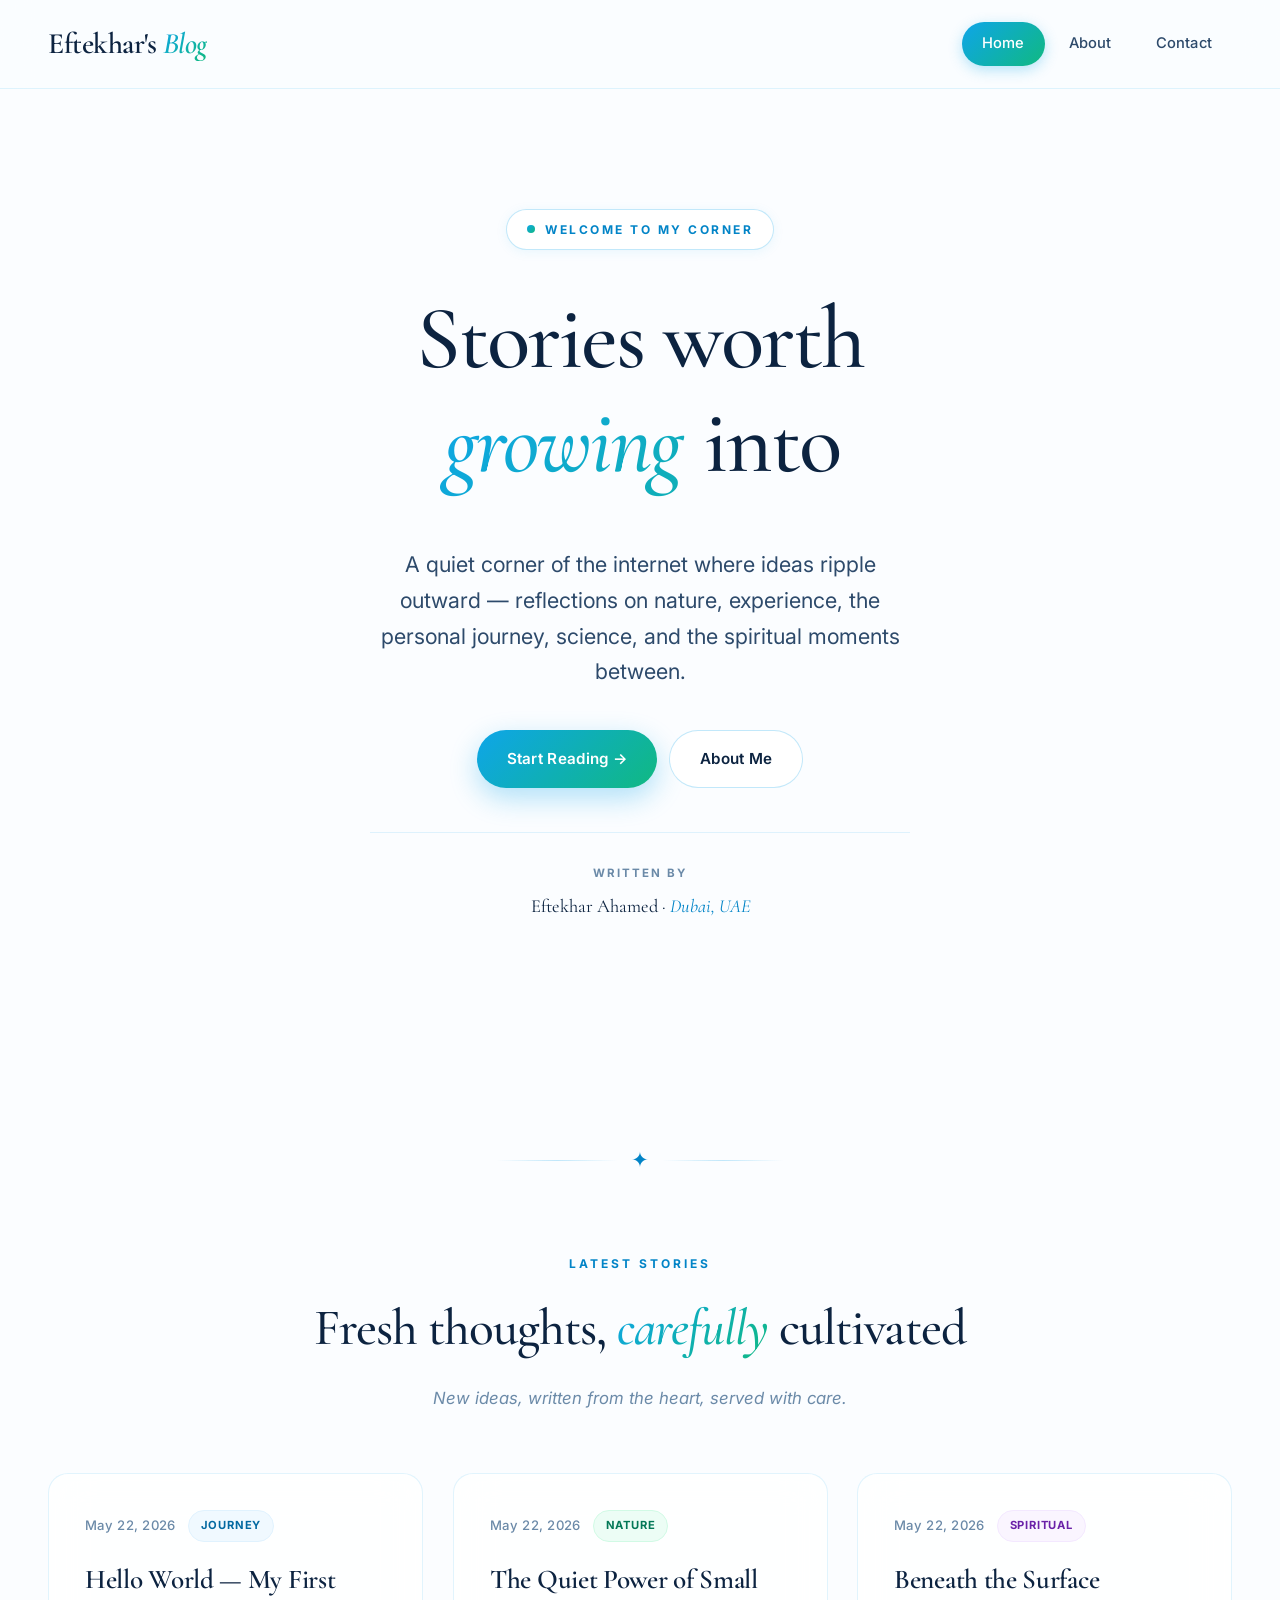
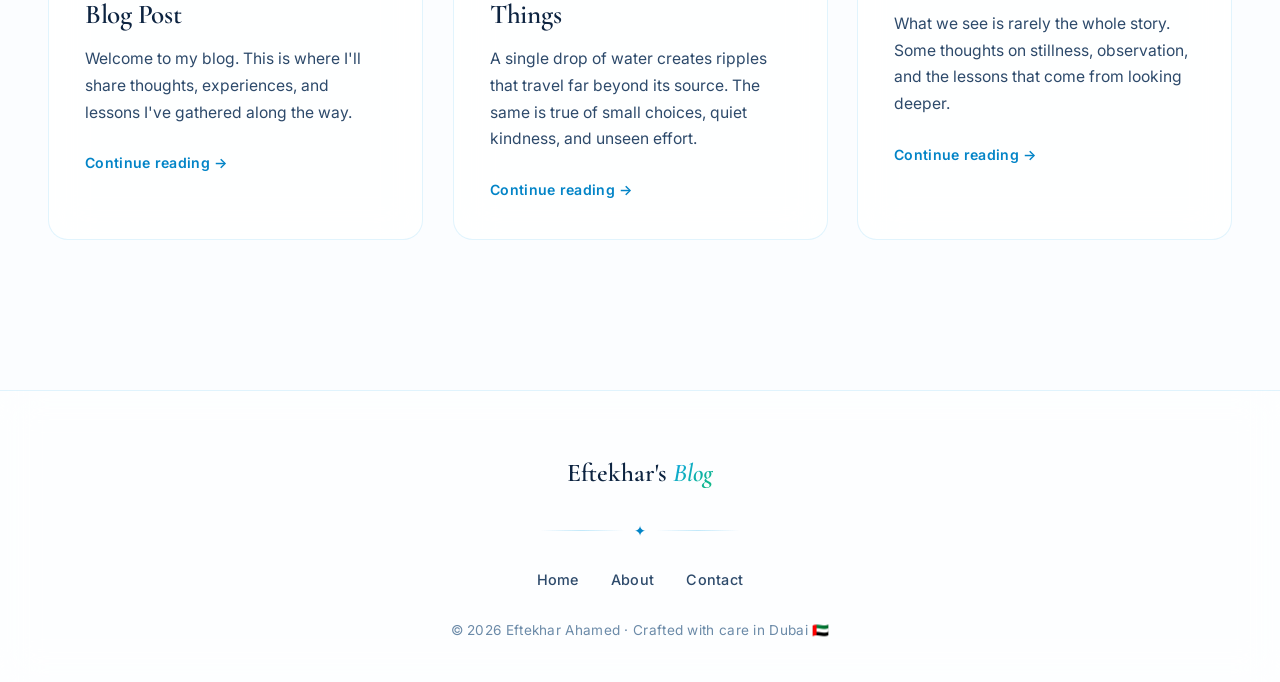
==== index.html @ 172a373f "Remove droplet visual, center the hero text" ====
<!DOCTYPE html>
<html lang="en">
<head>
    <meta charset="UTF-8">
    <meta name="viewport" content="width=device-width, initial-scale=1.0">
    <meta name="color-scheme" content="light only">
    <title>Eftekhar's Blog — Stories worth growing into</title>
    <meta name="description" content="A personal blog by Eftekhar Ahamed. Reflections on nature, experience, personal journey, science, and the quiet spiritual moments between.">
    <link rel="preconnect" href="https://fonts.googleapis.com">
    <link rel="preconnect" href="https://fonts.gstatic.com" crossorigin>
    <link href="https://fonts.googleapis.com/css2?family=Cormorant+Garamond:ital,wght@0,400;0,500;0,600;0,700;1,400;1,500;1,600&family=Inter:wght@400;500;600;700&display=swap" rel="stylesheet">
    <link rel="stylesheet" href="css/style.css">
</head>
<body>
    <div class="orb orb-1"></div>
    <div class="orb orb-2"></div>
    <div class="orb orb-3"></div>

    <header class="header">
        <div class="container">
            <a href="index.html" class="logo">Eftekhar's <span>Blog</span></a>
            <nav class="nav">
                <a href="index.html" class="active">Home</a>
                <a href="about.html">About</a>
                <a href="contact.html">Contact</a>
            </nav>
        </div>
    </header>

    <main class="container">

        <section class="hero-centered">
            <div class="hero-text">
                <span class="tagline">Welcome to my corner</span>
                <h1>Stories worth<br><em>growing</em> into</h1>
                <p>A quiet corner of the internet where ideas ripple outward — reflections on nature, experience, the personal journey, science, and the spiritual moments between.</p>
                <div class="cta-group">
                    <a href="#posts" class="btn btn-primary">Start Reading →</a>
                    <a href="about.html" class="btn btn-secondary">About Me</a>
                </div>

                <div class="hero-meta">
                    <span class="meta-label">Written by</span>
                    <span class="meta-author">Eftekhar Ahamed · <em>Dubai, UAE</em></span>
                </div>
            </div>
        </section>

        <section class="posts-section" id="posts">
            <div class="elegant-divider reveal"><span>✦</span></div>

            <div class="section-title reveal">
                <span class="label">Latest Stories</span>
                <h2>Fresh thoughts, <em>carefully</em> cultivated</h2>
                <p>New ideas, written from the heart, served with care.</p>
            </div>

            <div class="posts-grid">
                <article class="post-card reveal reveal-delay-1">
                    <div class="post-meta-top">
                        <span class="post-date">May 22, 2026</span>
                        <span class="post-tag tag-journey">Journey</span>
                    </div>
                    <h3><a href="posts/hello-world.html">Hello World — My First Blog Post</a></h3>
                    <p>Welcome to my blog. This is where I'll share thoughts, experiences, and lessons I've gathered along the way.</p>
                    <a href="posts/hello-world.html" class="read-more">Continue reading →</a>
                </article>

                <article class="post-card reveal reveal-delay-2">
                    <div class="post-meta-top">
                        <span class="post-date">May 22, 2026</span>
                        <span class="post-tag tag-nature">Nature</span>
                    </div>
                    <h3><a href="posts/the-quiet-power-of-small-things.html">The Quiet Power of Small Things</a></h3>
                    <p>A single drop of water creates ripples that travel far beyond its source. The same is true of small choices, quiet kindness, and unseen effort.</p>
                    <a href="posts/the-quiet-power-of-small-things.html" class="read-more">Continue reading →</a>
                </article>

                <article class="post-card reveal reveal-delay-3">
                    <div class="post-meta-top">
                        <span class="post-date">May 22, 2026</span>
                        <span class="post-tag tag-spiritual">Spiritual</span>
                    </div>
                    <h3><a href="posts/beneath-the-surface.html">Beneath the Surface</a></h3>
                    <p>What we see is rarely the whole story. Some thoughts on stillness, observation, and the lessons that come from looking deeper.</p>
                    <a href="posts/beneath-the-surface.html" class="read-more">Continue reading →</a>
                </article>
            </div>
        </section>
    </main>

    <footer class="footer">
        <div class="container">
            <div class="footer-logo">Eftekhar's <span>Blog</span></div>
            <div class="footer-divider"><span>✦</span></div>
            <div class="footer-links">
                <a href="index.html">Home</a>
                <a href="about.html">About</a>
                <a href="contact.html">Contact</a>
            </div>
            <p>&copy; 2026 Eftekhar Ahamed · Crafted with care in Dubai 🇦🇪</p>
        </div>
    </footer>

    <script src="js/main.js" defer></script>
</body>
</html>
---- css/style.css ----
/* ==========================================
   EFTEKHAR'S BLOG - Elegant Sky & Green
   Split-layout hero, editorial feel
   ========================================== */

* {
    margin: 0;
    padding: 0;
    box-sizing: border-box;
}

:root {
    color-scheme: light only;

    --bg: #fbfdff;
    --bg-soft: #f0f9ff;
    --surface: rgba(255, 255, 255, 0.75);
    --border: rgba(14, 165, 233, 0.12);
    --border-strong: rgba(14, 165, 233, 0.25);
    --text: #0c2340;
    --text-soft: #2d4a6b;
    --text-muted: #6b8aa8;

    --sky-50: #f0f9ff;
    --sky-100: #e0f2fe;
    --sky-200: #bae6fd;
    --sky-300: #7dd3fc;
    --sky-400: #38bdf8;
    --sky-500: #0ea5e9;
    --sky-600: #0284c7;
    --sky-700: #0369a1;

    --green-50: #ecfdf5;
    --green-100: #d1fae5;
    --green-200: #a7f3d0;
    --green-300: #6ee7b7;
    --green-400: #34d399;
    --green-500: #10b981;
    --green-600: #059669;
    --green-700: #047857;

    --accent: var(--sky-600);
    --accent-2: var(--green-600);
    --accent-soft: rgba(14, 165, 233, 0.08);

    --gradient: linear-gradient(135deg, var(--sky-500) 0%, var(--green-500) 100%);
    --gradient-soft: linear-gradient(135deg, var(--sky-100) 0%, var(--green-100) 100%);

    --shadow-sm: 0 2px 12px rgba(14, 165, 233, 0.08);
    --shadow-md: 0 8px 28px rgba(14, 165, 233, 0.12);
    --shadow-lg: 0 24px 60px rgba(14, 165, 233, 0.18);
    --shadow-image: 0 30px 80px -20px rgba(12, 35, 64, 0.25), 0 8px 30px -10px rgba(14, 165, 233, 0.2);

    --font-serif: 'Cormorant Garamond', Georgia, serif;
    --font-sans: 'Inter', -apple-system, BlinkMacSystemFont, 'Segoe UI', system-ui, sans-serif;
}

html {
    scroll-behavior: smooth;
    background: var(--bg);
}

body {
    font-family: var(--font-sans);
    background: var(--bg);
    color: var(--text);
    line-height: 1.75;
    -webkit-font-smoothing: antialiased;
    -moz-osx-font-smoothing: grayscale;
    overflow-x: hidden;
    min-height: 100vh;
    font-weight: 400;
}

/* Ambient backdrop */
body::before {
    content: '';
    position: fixed;
    inset: 0;
    background:
        radial-gradient(at 15% 10%, rgba(14, 165, 233, 0.08) 0px, transparent 50%),
        radial-gradient(at 85% 20%, rgba(16, 185, 129, 0.07) 0px, transparent 50%),
        radial-gradient(at 50% 90%, rgba(125, 211, 252, 0.06) 0px, transparent 50%);
    z-index: -2;
}

.orb {
    position: fixed;
    border-radius: 50%;
    filter: blur(120px);
    opacity: 0.22;
    z-index: -1;
    pointer-events: none;
}

.orb-1 {
    width: 500px;
    height: 500px;
    background: var(--sky-400);
    top: -150px;
    left: -150px;
    animation: float1 28s ease-in-out infinite;
}

.orb-2 {
    width: 400px;
    height: 400px;
    background: var(--green-400);
    top: 40%;
    right: -150px;
    animation: float2 24s ease-in-out infinite;
}

.orb-3 {
    width: 350px;
    height: 350px;
    background: var(--sky-300);
    bottom: -100px;
    left: 35%;
    animation: float3 32s ease-in-out infinite;
}

@keyframes float1 {
    0%, 100% { transform: translate(0, 0); }
    50% { transform: translate(80px, 60px); }
}
@keyframes float2 {
    0%, 100% { transform: translate(0, 0); }
    50% { transform: translate(-100px, 40px); }
}
@keyframes float3 {
    0%, 100% { transform: translate(0, 0); }
    50% { transform: translate(60px, -80px); }
}

.container {
    max-width: 1380px;
    margin: 0 auto;
    padding: 0 48px;
    position: relative;
}

.container-narrow {
    max-width: 900px;
    margin: 0 auto;
    padding: 0 32px;
    position: relative;
}

/* ==========================================
   HEADER
   ========================================== */
.header {
    position: sticky;
    top: 0;
    z-index: 100;
    backdrop-filter: blur(24px) saturate(180%);
    -webkit-backdrop-filter: blur(24px) saturate(180%);
    background: rgba(251, 253, 255, 0.8);
    border-bottom: 1px solid var(--border);
    padding: 22px 0;
}

.header .container {
    display: flex;
    justify-content: space-between;
    align-items: center;
}

.logo {
    font-family: var(--font-serif);
    font-size: 1.85rem;
    font-weight: 600;
    text-decoration: none;
    color: var(--text);
    letter-spacing: -0.5px;
    line-height: 1;
    transition: all 0.4s ease;
}

.logo span {
    background: var(--gradient);
    -webkit-background-clip: text;
    background-clip: text;
    -webkit-text-fill-color: transparent;
    font-style: italic;
}

.logo:hover {
    transform: scale(1.02);
}

.nav {
    display: flex;
    gap: 4px;
    align-items: center;
}

.nav a {
    color: var(--text-soft);
    text-decoration: none;
    padding: 9px 20px;
    border-radius: 100px;
    font-size: 0.92rem;
    font-weight: 500;
    transition: all 0.35s cubic-bezier(0.4, 0, 0.2, 1);
    letter-spacing: 0.2px;
}

.nav a:hover {
    color: var(--accent);
    background: var(--accent-soft);
}

.nav a.active {
    color: white;
    background: var(--gradient);
    box-shadow: 0 4px 14px rgba(14, 165, 233, 0.3);
}

/* ==========================================
   HOME HERO — Split layout
   ========================================== */
.hero-split {
    display: grid;
    grid-template-columns: 1.1fr 0.9fr;
    gap: 90px;
    align-items: center;
    padding: 90px 0 110px;
    min-height: calc(100vh - 90px);
}

.hero-centered {
    display: flex;
    align-items: center;
    justify-content: center;
    padding: 120px 0 140px;
    min-height: calc(100vh - 90px);
    text-align: center;
}

.hero-centered .hero-text {
    max-width: 780px;
    margin: 0 auto;
}

.hero-centered .hero-text p {
    margin-left: auto;
    margin-right: auto;
}

.hero-centered .cta-group {
    justify-content: center;
}

.hero-centered .hero-meta {
    align-items: center;
}

.hero-text {
    max-width: 620px;
}

.hero-text .tagline {
    display: inline-flex;
    align-items: center;
    gap: 10px;
    background: white;
    color: var(--accent);
    padding: 9px 20px;
    border-radius: 100px;
    font-size: 0.75rem;
    font-weight: 700;
    margin-bottom: 32px;
    letter-spacing: 2.5px;
    text-transform: uppercase;
    border: 1px solid var(--border-strong);
    box-shadow: var(--shadow-sm);
    animation: fadeUp 0.7s ease-out;
}

.hero-text .tagline::before {
    content: '';
    width: 8px;
    height: 8px;
    border-radius: 50%;
    background: var(--gradient);
    animation: pulse 2.5s ease-in-out infinite;
}

@keyframes pulse {
    0%, 100% { opacity: 1; transform: scale(1); }
    50% { opacity: 0.6; transform: scale(1.3); }
}

.hero-text h1 {
    font-family: var(--font-serif);
    font-size: clamp(3.4rem, 7vw, 6rem);
    font-weight: 500;
    line-height: 1.08;
    letter-spacing: -2px;
    margin-bottom: 30px;
    color: var(--text);
    padding: 0.1em 0 0.2em;
    animation: fadeUp 0.8s ease-out 0.1s backwards;
}

.hero-text h1 em {
    font-style: italic;
    background: var(--gradient);
    -webkit-background-clip: text;
    background-clip: text;
    -webkit-text-fill-color: transparent;
    background-size: 200% 200%;
    animation: gradientShift 8s ease infinite;
    display: inline-block;
    font-weight: 500;
    padding: 0 0.05em;
    line-height: 1.25;
}

@keyframes gradientShift {
    0%, 100% { background-position: 0% 50%; }
    50% { background-position: 100% 50%; }
}

.hero-text p {
    color: var(--text-soft);
    font-size: 1.35rem;
    line-height: 1.65;
    margin-bottom: 40px;
    max-width: 540px;
    animation: fadeUp 0.8s ease-out 0.2s backwards;
}

.hero-text .cta-group {
    display: flex;
    gap: 12px;
    flex-wrap: wrap;
    animation: fadeUp 0.8s ease-out 0.3s backwards;
}

/* Trust line */
.hero-meta {
    margin-top: 44px;
    padding-top: 30px;
    border-top: 1px solid var(--border);
    display: flex;
    flex-direction: column;
    gap: 6px;
    animation: fadeUp 0.8s ease-out 0.4s backwards;
}

.hero-meta .meta-label {
    font-size: 0.72rem;
    font-weight: 700;
    color: var(--text-muted);
    letter-spacing: 2px;
    text-transform: uppercase;
}

.hero-meta .meta-author {
    font-family: var(--font-serif);
    font-size: 1.15rem;
    color: var(--text);
}

.hero-meta .meta-author em {
    font-style: italic;
    color: var(--accent);
}

@keyframes fadeUp {
    from { opacity: 0; transform: translateY(24px); }
    to { opacity: 1; transform: translateY(0); }
}

/* ==========================================
   HERO VISUAL — Animated droplet scene
   ========================================== */
.hero-visual {
    position: relative;
    aspect-ratio: 1 / 1;
    max-width: 540px;
    justify-self: center;
    width: 100%;
    animation: visualIn 1.1s cubic-bezier(0.16, 1, 0.3, 1) 0.2s backwards;
    display: flex;
    align-items: center;
    justify-content: center;
}

@keyframes visualIn {
    from { opacity: 0; transform: translateY(30px) scale(0.96); }
    to { opacity: 1; transform: translateY(0) scale(1); }
}

.droplet-scene {
    position: relative;
    width: 100%;
    height: 100%;
    display: flex;
    align-items: center;
    justify-content: center;
}

/* Pool / surface circle */
.droplet-pool {
    position: absolute;
    width: 78%;
    height: 78%;
    border-radius: 50%;
    background:
        radial-gradient(circle at 35% 30%, rgba(255, 255, 255, 0.7), transparent 50%),
        radial-gradient(circle at 50% 50%, #7dd3fc 0%, #38bdf8 35%, #0ea5e9 70%, #0284c7 100%);
    box-shadow:
        inset 0 -20px 50px rgba(3, 105, 161, 0.4),
        inset 0 20px 50px rgba(255, 255, 255, 0.3),
        0 30px 70px -20px rgba(14, 165, 233, 0.45),
        0 0 80px rgba(56, 189, 248, 0.25);
    animation: poolBreath 6s ease-in-out infinite;
}

@keyframes poolBreath {
    0%, 100% { transform: scale(1); }
    50% { transform: scale(1.02); }
}

/* Shimmer overlay */
.droplet-pool::before {
    content: '';
    position: absolute;
    inset: 8%;
    border-radius: 50%;
    background:
        radial-gradient(ellipse at 30% 25%, rgba(255, 255, 255, 0.5) 0%, transparent 35%),
        radial-gradient(ellipse at 70% 70%, rgba(16, 185, 129, 0.2) 0%, transparent 40%);
    mix-blend-mode: screen;
    animation: shimmer 8s ease-in-out infinite;
}

@keyframes shimmer {
    0%, 100% { opacity: 0.7; transform: rotate(0deg); }
    50% { opacity: 1; transform: rotate(180deg); }
}

/* Ripples emanating outward */
.ripple {
    position: absolute;
    width: 78%;
    height: 78%;
    border-radius: 50%;
    border: 2px solid rgba(14, 165, 233, 0.5);
    pointer-events: none;
}

.ripple-1 { animation: rippleOut 4.5s ease-out infinite; }
.ripple-2 { animation: rippleOut 4.5s ease-out 1.5s infinite; }
.ripple-3 { animation: rippleOut 4.5s ease-out 3s infinite; }

@keyframes rippleOut {
    0% {
        transform: scale(0.5);
        opacity: 1;
        border-color: rgba(14, 165, 233, 0.6);
    }
    100% {
        transform: scale(1.4);
        opacity: 0;
        border-color: rgba(16, 185, 129, 0.1);
    }
}

/* Inner ripples on pool surface */
.inner-ripple {
    position: absolute;
    width: 78%;
    height: 78%;
    border-radius: 50%;
    border: 1.5px solid rgba(255, 255, 255, 0.5);
    pointer-events: none;
}

.inner-ripple-1 { animation: innerRipple 3.5s ease-out infinite; }
.inner-ripple-2 { animation: innerRipple 3.5s ease-out 1.2s infinite; }
.inner-ripple-3 { animation: innerRipple 3.5s ease-out 2.4s infinite; }

@keyframes innerRipple {
    0% { transform: scale(0.05); opacity: 0.9; }
    100% { transform: scale(0.95); opacity: 0; }
}

/* Falling droplet */
.droplet {
    position: absolute;
    width: 26px;
    height: 36px;
    background: linear-gradient(180deg, #bae6fd 0%, #38bdf8 50%, #0284c7 100%);
    border-radius: 50% 50% 50% 50% / 60% 60% 40% 40%;
    transform-origin: center top;
    box-shadow:
        inset -3px -5px 10px rgba(3, 105, 161, 0.5),
        inset 3px 3px 6px rgba(255, 255, 255, 0.5),
        0 4px 14px rgba(14, 165, 233, 0.4);
    z-index: 3;
}

.droplet::before {
    content: '';
    position: absolute;
    top: 18%;
    left: 28%;
    width: 30%;
    height: 25%;
    background: rgba(255, 255, 255, 0.7);
    border-radius: 50%;
    filter: blur(1px);
}

/* Main droplet shape — teardrop top */
.droplet-main {
    width: 50px;
    height: 70px;
    border-radius: 50% 50% 50% 50% / 60% 60% 40% 40%;
    top: 22%;
    left: 50%;
    transform: translateX(-50%);
    animation: dropFall 4.5s ease-in infinite;
}

@keyframes dropFall {
    0% {
        transform: translate(-50%, -120px) scale(0.7);
        opacity: 0;
    }
    18% {
        transform: translate(-50%, -120px) scale(0.7);
        opacity: 0;
    }
    35% {
        opacity: 1;
        transform: translate(-50%, -50px) scale(1);
    }
    55% {
        transform: translate(-50%, 110px) scale(0.9, 1.4);
        opacity: 1;
    }
    62% {
        transform: translate(-50%, 140px) scale(1.6, 0.4);
        opacity: 0.4;
    }
    65%, 100% {
        opacity: 0;
        transform: translate(-50%, 150px) scale(1, 0.2);
    }
}

/* Small ambient droplets floating */
.drop-float {
    position: absolute;
    width: 14px;
    height: 18px;
    background: linear-gradient(180deg, #e0f2fe 0%, #38bdf8 100%);
    border-radius: 50% 50% 50% 50% / 60% 60% 40% 40%;
    opacity: 0.7;
    box-shadow: inset -2px -3px 6px rgba(3, 105, 161, 0.4), 0 2px 8px rgba(14, 165, 233, 0.3);
    z-index: 2;
}

.drop-float-1 {
    top: 8%;
    left: 15%;
    animation: floatDrop 5s ease-in-out infinite;
}

.drop-float-2 {
    top: 12%;
    right: 12%;
    width: 10px;
    height: 14px;
    animation: floatDrop 6.5s ease-in-out infinite reverse;
}

.drop-float-3 {
    bottom: 18%;
    left: 8%;
    width: 12px;
    height: 16px;
    animation: floatDrop 7s ease-in-out infinite;
}

.drop-float-4 {
    bottom: 12%;
    right: 18%;
    width: 16px;
    height: 20px;
    animation: floatDrop 5.5s ease-in-out infinite reverse;
}

.drop-float-5 {
    top: 50%;
    right: 4%;
    width: 8px;
    height: 11px;
    opacity: 0.5;
    animation: floatDrop 8s ease-in-out infinite;
}

@keyframes floatDrop {
    0%, 100% { transform: translate(0, 0) rotate(-5deg); }
    50% { transform: translate(8px, -12px) rotate(5deg); }
}

/* Decorative glow halos */
.hero-visual::before {
    content: '';
    position: absolute;
    top: -10%;
    right: -10%;
    width: 60%;
    height: 60%;
    border-radius: 50%;
    background: radial-gradient(circle, rgba(16, 185, 129, 0.25), transparent 70%);
    z-index: -1;
    animation: floatShape 9s ease-in-out infinite;
}

.hero-visual::after {
    content: '';
    position: absolute;
    bottom: -10%;
    left: -10%;
    width: 55%;
    height: 55%;
    border-radius: 50%;
    background: radial-gradient(circle, rgba(56, 189, 248, 0.25), transparent 70%);
    z-index: -1;
    animation: floatShape 10s ease-in-out infinite reverse;
}

@keyframes floatShape {
    0%, 100% { transform: translate(0, 0) scale(1); }
    50% { transform: translate(15px, -10px) scale(1.08); }
}

/* ==========================================
   BUTTONS
   ========================================== */
.btn {
    display: inline-flex;
    align-items: center;
    gap: 10px;
    padding: 15px 30px;
    border-radius: 100px;
    text-decoration: none;
    font-weight: 600;
    font-size: 0.95rem;
    letter-spacing: 0.3px;
    transition: all 0.4s cubic-bezier(0.4, 0, 0.2, 1);
    border: none;
    cursor: pointer;
    font-family: inherit;
}

.btn-primary {
    background: var(--gradient);
    color: white;
    box-shadow: 0 10px 28px rgba(14, 165, 233, 0.32);
}

.btn-primary:hover {
    transform: translateY(-3px);
    box-shadow: 0 16px 36px rgba(14, 165, 233, 0.42);
}

.btn-secondary {
    background: white;
    color: var(--text);
    border: 1.5px solid var(--border-strong);
}

.btn-secondary:hover {
    transform: translateY(-3px);
    border-color: var(--accent);
    box-shadow: var(--shadow-md);
}

/* ==========================================
   SCROLL REVEAL
   ========================================== */
.reveal {
    opacity: 0;
    transform: translateY(40px);
    transition: opacity 1s cubic-bezier(0.16, 1, 0.3, 1), transform 1s cubic-bezier(0.16, 1, 0.3, 1);
    will-change: opacity, transform;
}

.reveal.visible {
    opacity: 1;
    transform: translateY(0);
}

.reveal-delay-1 { transition-delay: 0.1s; }
.reveal-delay-2 { transition-delay: 0.2s; }
.reveal-delay-3 { transition-delay: 0.3s; }

/* ==========================================
   POSTS SECTION
   ========================================== */
.posts-section {
    padding: 80px 0 100px;
    position: relative;
}

.elegant-divider {
    display: flex;
    align-items: center;
    justify-content: center;
    gap: 14px;
    margin: 0 0 70px;
}

.elegant-divider::before,
.elegant-divider::after {
    content: '';
    flex: 1;
    max-width: 120px;
    height: 1px;
    background: linear-gradient(90deg, transparent, var(--border-strong), transparent);
}

.elegant-divider span {
    color: var(--accent);
    font-size: 1.3rem;
}

.section-title {
    text-align: center;
    margin-bottom: 60px;
}

.section-title .label {
    display: inline-block;
    color: var(--accent);
    font-size: 0.75rem;
    font-weight: 700;
    text-transform: uppercase;
    letter-spacing: 3px;
    margin-bottom: 14px;
}

.section-title h2 {
    font-family: var(--font-serif);
    font-size: clamp(2.2rem, 4vw, 3.2rem);
    font-weight: 500;
    letter-spacing: -1px;
    margin-bottom: 14px;
    line-height: 1.3;
    padding: 0.1em 0;
}

.section-title h2 em {
    font-style: italic;
    background: var(--gradient);
    -webkit-background-clip: text;
    background-clip: text;
    -webkit-text-fill-color: transparent;
    line-height: 1.4;
    display: inline-block;
}

.section-title p {
    color: var(--text-muted);
    font-size: 1.05rem;
    max-width: 500px;
    margin: 0 auto;
    font-style: italic;
}

.posts-grid {
    display: grid;
    grid-template-columns: repeat(auto-fit, minmax(340px, 1fr));
    gap: 30px;
    max-width: 1280px;
    margin: 0 auto;
}

.post-card {
    background: rgba(255, 255, 255, 0.8);
    backdrop-filter: blur(20px);
    -webkit-backdrop-filter: blur(20px);
    border: 1px solid var(--border);
    border-radius: 20px;
    padding: 36px;
    transition: all 0.5s cubic-bezier(0.4, 0, 0.2, 1);
    position: relative;
    overflow: hidden;
}

.post-card::before {
    content: '';
    position: absolute;
    top: 0;
    left: 0;
    right: 0;
    height: 3px;
    background: var(--gradient);
    transform: scaleX(0);
    transform-origin: left;
    transition: transform 0.5s ease;
}

.post-card:hover {
    transform: translateY(-6px);
    box-shadow: var(--shadow-lg);
    border-color: var(--border-strong);
}

.post-card:hover::before {
    transform: scaleX(1);
}

.post-meta-top {
    display: flex;
    align-items: center;
    gap: 12px;
    margin-bottom: 20px;
}

.post-date {
    color: var(--text-muted);
    font-size: 0.82rem;
    font-weight: 500;
    letter-spacing: 0.3px;
}

.post-tag {
    font-size: 0.7rem;
    padding: 5px 12px;
    border-radius: 100px;
    font-weight: 700;
    text-transform: uppercase;
    letter-spacing: 0.8px;
}

.tag-life,
.tag-journey {
    background: var(--sky-50);
    color: var(--sky-700);
    border: 1px solid var(--sky-100);
}

.tag-tech,
.tag-nature {
    background: var(--green-50);
    color: var(--green-700);
    border: 1px solid var(--green-100);
}

.tag-experience,
.tag-science {
    background: linear-gradient(135deg, var(--sky-50), var(--green-50));
    color: var(--sky-700);
    border: 1px solid var(--border);
}

.tag-spiritual {
    background: #faf5ff;
    color: #6b21a8;
    border: 1px solid #f3e8ff;
}

.post-card h3 {
    font-family: var(--font-serif);
    margin: 0 0 14px;
    font-size: 1.7rem;
    font-weight: 600;
    line-height: 1.3;
    letter-spacing: -0.3px;
}

.post-card h3 a {
    color: var(--text);
    text-decoration: none;
    transition: color 0.3s ease;
}

.post-card:hover h3 a {
    color: var(--accent);
}

.post-card p {
    color: var(--text-soft);
    font-size: 0.98rem;
    line-height: 1.7;
    margin-bottom: 22px;
}

.read-more {
    color: var(--accent);
    text-decoration: none;
    font-size: 0.88rem;
    font-weight: 600;
    display: inline-flex;
    align-items: center;
    gap: 8px;
    letter-spacing: 0.3px;
    transition: gap 0.3s ease;
}

.post-card:hover .read-more {
    gap: 14px;
}

/* ==========================================
   PAGE HERO (Inner pages)
   ========================================== */
.page-hero {
    text-align: center;
    padding: 100px 0 70px;
    position: relative;
}

.page-hero .tagline {
    display: inline-flex;
    align-items: center;
    gap: 10px;
    background: white;
    color: var(--accent);
    padding: 7px 20px;
    border-radius: 100px;
    font-size: 0.74rem;
    font-weight: 600;
    margin-bottom: 24px;
    letter-spacing: 2.5px;
    text-transform: uppercase;
    border: 1px solid var(--border-strong);
}

.page-hero h1 {
    font-family: var(--font-serif);
    font-size: clamp(2.4rem, 5vw, 3.8rem);
    font-weight: 500;
    letter-spacing: -1px;
    margin-bottom: 18px;
    line-height: 1.25;
    padding: 0.1em 0 0.15em;
}

.page-hero h1 em {
    font-style: italic;
    background: var(--gradient);
    -webkit-background-clip: text;
    background-clip: text;
    -webkit-text-fill-color: transparent;
    font-weight: 500;
    line-height: 1.4;
    display: inline-block;
    padding: 0 0.05em;
}

.page-hero p {
    color: var(--text-soft);
    font-size: 1.1rem;
    max-width: 560px;
    margin: 0 auto;
    line-height: 1.7;
    font-style: italic;
}

/* ==========================================
   POST PAGE
   ========================================== */
.post-header {
    text-align: center;
    padding: 80px 0 50px;
    max-width: 800px;
    margin: 0 auto;
}

.post-header h1 {
    font-family: var(--font-serif);
    font-size: clamp(2.2rem, 5vw, 3.4rem);
    font-weight: 500;
    line-height: 1.25;
    margin: 18px 0;
    letter-spacing: -0.8px;
    padding: 0.1em 0;
}

.post-header h1 em {
    font-style: italic;
    background: var(--gradient);
    -webkit-background-clip: text;
    background-clip: text;
    -webkit-text-fill-color: transparent;
    font-weight: 500;
    line-height: 1.4;
    display: inline-block;
    padding: 0 0.05em;
}

.post-meta {
    display: flex;
    align-items: center;
    justify-content: center;
    gap: 14px;
}

.back-link {
    display: inline-flex;
    align-items: center;
    gap: 8px;
    color: var(--accent);
    text-decoration: none;
    font-size: 0.88rem;
    font-weight: 600;
    margin-bottom: 12px;
    letter-spacing: 0.3px;
    transition: gap 0.3s ease;
}

.back-link:hover {
    gap: 12px;
}

.post-content {
    max-width: 720px;
    margin: 0 auto;
    padding-bottom: 100px;
    font-size: 1.1rem;
}

.post-content h2 {
    font-family: var(--font-serif);
    font-size: 1.85rem;
    margin: 50px 0 20px;
    font-weight: 500;
    letter-spacing: -0.3px;
    color: var(--text);
}

.post-content h3 {
    font-family: var(--font-serif);
    font-size: 1.4rem;
    margin: 34px 0 14px;
    font-weight: 600;
    color: var(--text);
}

.post-content p {
    margin-bottom: 24px;
    color: var(--text-soft);
    line-height: 1.9;
}

.post-content ul,
.post-content ol {
    margin: 0 0 26px 28px;
    color: var(--text-soft);
}

.post-content li {
    margin-bottom: 12px;
    line-height: 1.8;
}

.post-content blockquote {
    position: relative;
    padding: 28px 32px;
    margin: 36px 0;
    background: var(--gradient-soft);
    border-radius: 16px;
    font-family: var(--font-serif);
    font-size: 1.3rem;
    font-style: italic;
    color: var(--text);
    line-height: 1.6;
    font-weight: 400;
    border-left: 4px solid var(--accent);
}

.post-content blockquote::before {
    content: '"';
    position: absolute;
    top: -20px;
    left: 20px;
    font-size: 5rem;
    color: var(--accent);
    opacity: 0.2;
    font-family: var(--font-serif);
    line-height: 1;
}

.post-content code {
    background: var(--sky-50);
    padding: 3px 9px;
    border-radius: 6px;
    font-size: 0.92em;
    font-family: 'JetBrains Mono', 'Consolas', monospace;
    color: var(--accent);
    font-weight: 500;
    border: 1px solid var(--sky-100);
}

.post-content pre {
    background: linear-gradient(135deg, #0c2340, #1e3a5f);
    color: #e0f2fe;
    padding: 26px;
    border-radius: 14px;
    overflow-x: auto;
    margin: 26px 0;
    font-size: 0.94rem;
    box-shadow: var(--shadow-md);
}

.post-content pre code {
    background: none;
    color: inherit;
    padding: 0;
    border: none;
}

.post-content a {
    color: var(--accent);
    text-decoration: none;
    font-weight: 600;
    border-bottom: 2px solid var(--sky-200);
    transition: border-color 0.3s ease;
}

.post-content a:hover {
    border-bottom-color: var(--accent);
}

.post-content strong {
    color: var(--text);
    font-weight: 600;
}

/* ==========================================
   ABOUT PAGE
   ========================================== */
.about-content {
    max-width: 720px;
    margin: 0 auto;
    padding-bottom: 100px;
    font-size: 1.08rem;
}

.about-content p {
    margin-bottom: 24px;
    line-height: 1.9;
    color: var(--text-soft);
}

.about-content h2 {
    font-family: var(--font-serif);
    font-size: 1.85rem;
    margin: 44px 0 20px;
    font-weight: 500;
    letter-spacing: -0.3px;
}

.about-content ul {
    margin: 0 0 26px 28px;
    color: var(--text-soft);
}

.about-content li {
    margin-bottom: 12px;
    line-height: 1.8;
}

.about-content strong {
    color: var(--text);
    font-weight: 600;
}

.about-stats {
    display: grid;
    grid-template-columns: repeat(auto-fit, minmax(180px, 1fr));
    gap: 20px;
    margin: 50px 0;
}

.about-stat {
    padding: 36px 24px;
    background: rgba(255, 255, 255, 0.8);
    backdrop-filter: blur(20px);
    border: 1px solid var(--border);
    border-radius: 20px;
    text-align: center;
    transition: all 0.4s ease;
    position: relative;
    overflow: hidden;
}

.about-stat::before {
    content: '';
    position: absolute;
    top: 0;
    left: 0;
    right: 0;
    height: 3px;
    background: var(--gradient);
    transform: scaleX(0);
    transition: transform 0.4s ease;
}

.about-stat:hover {
    transform: translateY(-4px);
    box-shadow: var(--shadow-md);
}

.about-stat:hover::before {
    transform: scaleX(1);
}

.about-stat .number {
    display: block;
    font-family: var(--font-serif);
    font-size: 3rem;
    font-weight: 600;
    background: var(--gradient);
    -webkit-background-clip: text;
    background-clip: text;
    -webkit-text-fill-color: transparent;
    line-height: 1;
    margin-bottom: 10px;
}

.about-stat .label {
    color: var(--text-muted);
    font-size: 0.82rem;
    font-weight: 500;
    text-transform: uppercase;
    letter-spacing: 1px;
}

.about-content a {
    color: var(--accent);
    text-decoration: none;
    font-weight: 600;
    border-bottom: 2px solid var(--sky-200);
    transition: border-color 0.3s ease;
}

.about-content a:hover {
    border-bottom-color: var(--accent);
}

/* ==========================================
   CONTACT PAGE
   ========================================== */
.contact-wrap {
    display: grid;
    grid-template-columns: 1.3fr 1fr;
    gap: 36px;
    padding-bottom: 100px;
    max-width: 1000px;
    margin: 0 auto;
}

.contact-form {
    background: rgba(255, 255, 255, 0.85);
    backdrop-filter: blur(20px);
    padding: 44px;
    border-radius: 24px;
    border: 1px solid var(--border);
    box-shadow: var(--shadow-md);
}

.form-group {
    margin-bottom: 24px;
}

.form-group label {
    display: block;
    margin-bottom: 10px;
    color: var(--text);
    font-weight: 600;
    font-size: 0.88rem;
    letter-spacing: 0.3px;
}

.form-group input,
.form-group textarea {
    width: 100%;
    padding: 15px 18px;
    border: 1.5px solid var(--border);
    border-radius: 12px;
    background: white;
    color: var(--text);
    font-size: 0.98rem;
    font-family: inherit;
    transition: all 0.3s ease;
}

.form-group input:focus,
.form-group textarea:focus {
    outline: none;
    border-color: var(--accent);
    box-shadow: 0 0 0 4px var(--accent-soft);
}

.form-group input::placeholder,
.form-group textarea::placeholder {
    color: #a8c4dd;
}

.form-group textarea {
    min-height: 150px;
    resize: vertical;
    line-height: 1.6;
}

.contact-form button {
    width: 100%;
    padding: 17px;
    background: var(--gradient);
    color: white;
    border: none;
    border-radius: 12px;
    font-size: 0.98rem;
    font-weight: 600;
    cursor: pointer;
    transition: all 0.3s ease;
    box-shadow: 0 10px 30px rgba(14, 165, 233, 0.3);
    letter-spacing: 0.3px;
    font-family: inherit;
}

.contact-form button:hover {
    transform: translateY(-2px);
    box-shadow: 0 14px 36px rgba(14, 165, 233, 0.4);
}

.contact-info {
    display: flex;
    flex-direction: column;
    gap: 18px;
}

.contact-card {
    padding: 30px;
    background: rgba(255, 255, 255, 0.8);
    backdrop-filter: blur(20px);
    border: 1px solid var(--border);
    border-radius: 20px;
    transition: all 0.4s ease;
    position: relative;
    overflow: hidden;
}

.contact-card::before {
    content: '';
    position: absolute;
    left: 0;
    top: 0;
    bottom: 0;
    width: 4px;
    background: var(--gradient);
    transform: scaleY(0);
    transform-origin: top;
    transition: transform 0.4s ease;
}

.contact-card:hover {
    transform: translateX(4px);
    box-shadow: var(--shadow-md);
}

.contact-card:hover::before {
    transform: scaleY(1);
}

.contact-card .icon-wrap {
    display: inline-flex;
    align-items: center;
    justify-content: center;
    width: 52px;
    height: 52px;
    border-radius: 14px;
    background: var(--gradient-soft);
    color: var(--accent);
    font-size: 1.4rem;
    font-weight: 700;
    margin-bottom: 16px;
    border: 1px solid var(--border-strong);
}

.contact-card h3 {
    font-family: var(--font-serif);
    font-size: 1.2rem;
    margin-bottom: 8px;
    font-weight: 600;
    color: var(--text);
}

.contact-card p {
    color: var(--text-soft);
    font-size: 0.92rem;
    line-height: 1.6;
}

.contact-card a {
    color: var(--accent);
    text-decoration: none;
    font-weight: 600;
    border-bottom: 1.5px solid var(--sky-200);
    transition: border-color 0.3s ease;
}

.contact-card a:hover {
    border-bottom-color: var(--accent);
}

/* ==========================================
   FOOTER
   ========================================== */
.footer {
    background: rgba(255, 255, 255, 0.6);
    backdrop-filter: blur(20px);
    border-top: 1px solid var(--border);
    padding: 60px 0 40px;
    text-align: center;
    margin-top: 50px;
}

.footer .footer-logo {
    font-family: var(--font-serif);
    font-size: 1.6rem;
    font-weight: 600;
    color: var(--text);
    margin-bottom: 22px;
    display: inline-block;
}

.footer .footer-logo span {
    background: var(--gradient);
    -webkit-background-clip: text;
    background-clip: text;
    -webkit-text-fill-color: transparent;
    font-style: italic;
}

.footer-links {
    display: flex;
    justify-content: center;
    gap: 32px;
    margin-bottom: 26px;
    flex-wrap: wrap;
}

.footer-links a {
    color: var(--text-soft);
    text-decoration: none;
    font-size: 0.9rem;
    font-weight: 500;
    transition: color 0.3s ease;
    letter-spacing: 0.3px;
}

.footer-links a:hover {
    color: var(--accent);
}

.footer p {
    color: var(--text-muted);
    font-size: 0.85rem;
    letter-spacing: 0.3px;
}

.footer .footer-divider {
    margin: 0 auto 24px;
    display: flex;
    align-items: center;
    justify-content: center;
    gap: 10px;
    max-width: 200px;
}

.footer .footer-divider::before,
.footer .footer-divider::after {
    content: '';
    flex: 1;
    height: 1px;
    background: linear-gradient(90deg, transparent, var(--border-strong), transparent);
}

.footer .footer-divider span {
    color: var(--accent);
    font-size: 0.9rem;
}

/* ==========================================
   RESPONSIVE
   ========================================== */
@media (max-width: 900px) {
    .hero-split {
        grid-template-columns: 1fr;
        gap: 50px;
        padding: 60px 0 70px;
        min-height: auto;
        text-align: center;
    }

    .hero-text {
        max-width: 100%;
    }

    .hero-text p {
        max-width: 100%;
        margin-left: auto;
        margin-right: auto;
    }

    .hero-text .cta-group {
        justify-content: center;
    }

    .hero-meta {
        align-items: center;
    }

    .hero-visual {
        max-width: 360px;
        aspect-ratio: 4 / 5;
    }
}

@media (max-width: 700px) {
    .container {
        padding: 0 20px;
    }

    .header {
        padding: 18px 0;
    }

    .header .container {
        flex-direction: column;
        gap: 14px;
    }

    .nav {
        gap: 2px;
    }

    .nav a {
        padding: 7px 15px;
        font-size: 0.88rem;
    }

    .contact-wrap {
        grid-template-columns: 1fr;
    }

    .contact-form {
        padding: 30px;
    }

    .orb {
        opacity: 0.16;
    }

    .post-card {
        padding: 28px;
    }

    .post-card h3 {
        font-size: 1.4rem;
    }

    .image-badge {
        padding: 14px 16px;
        bottom: 16px;
        left: 16px;
        right: 16px;
    }

    .image-badge .badge-icon {
        width: 38px;
        height: 38px;
        font-size: 1.1rem;
    }
}

@media (prefers-reduced-motion: reduce) {
    *, *::before, *::after {
        animation-duration: 0.01ms !important;
        animation-iteration-count: 1 !important;
        transition-duration: 0.01ms !important;
    }
    .reveal {
        opacity: 1;
        transform: none;
    }
}
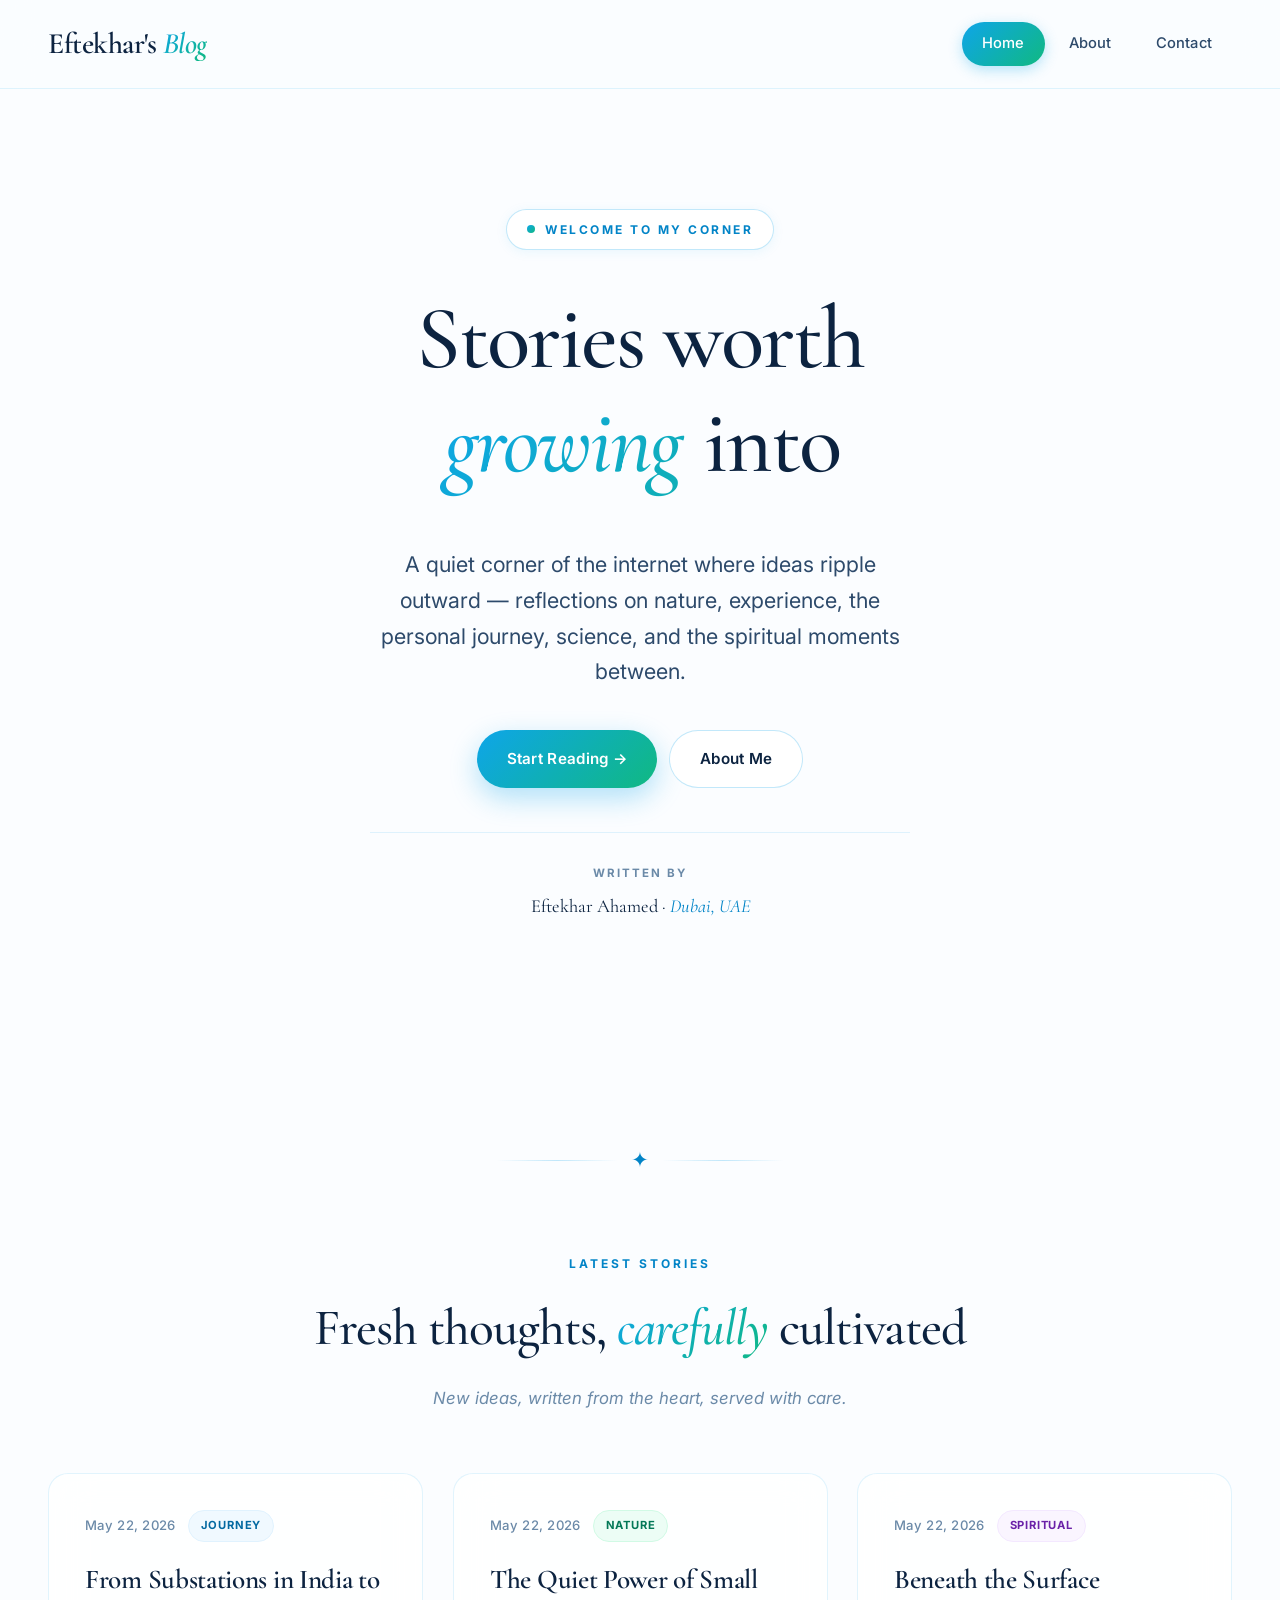
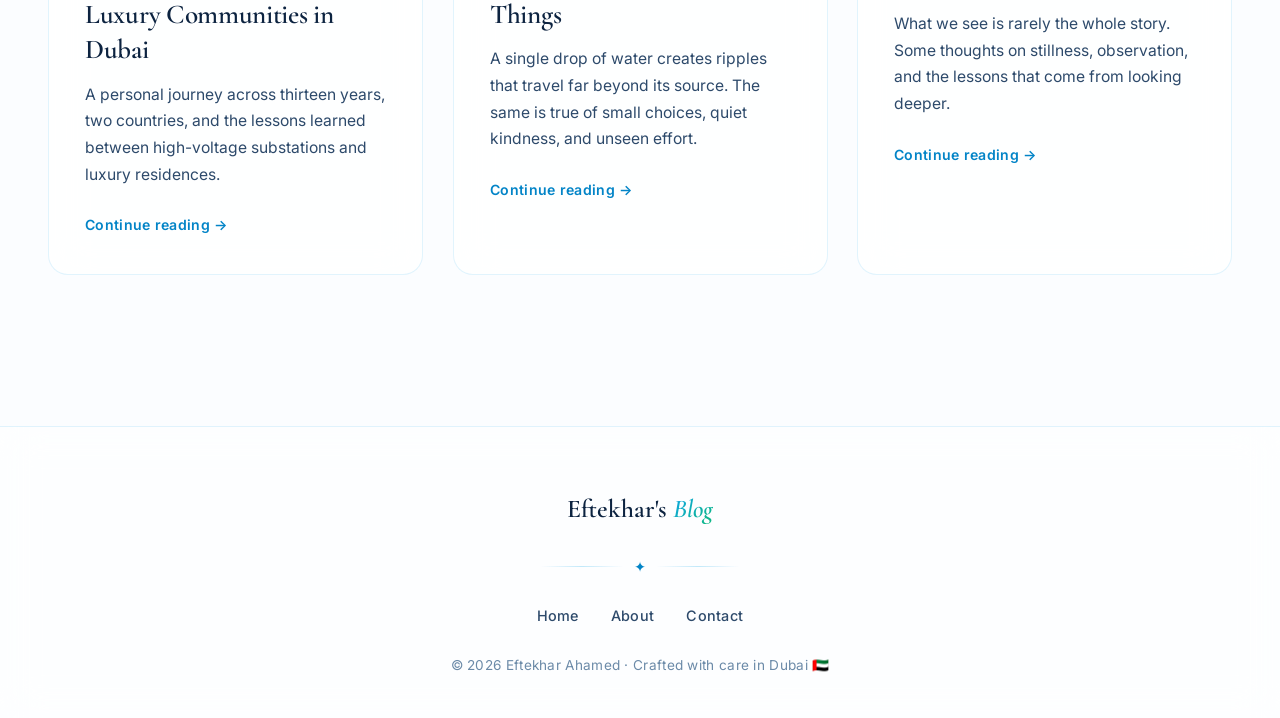
==== commit 6b2f78fa: "Add 'From Substations to Luxury Communities' personal journey post" ====
--- a/index.html
+++ b/index.html
@@ -61,9 +61,9 @@
                         <span class="post-date">May 22, 2026</span>
                         <span class="post-tag tag-journey">Journey</span>
                     </div>
-                    <h3><a href="posts/hello-world.html">Hello World — My First Blog Post</a></h3>
-                    <p>Welcome to my blog. This is where I'll share thoughts, experiences, and lessons I've gathered along the way.</p>
-                    <a href="posts/hello-world.html" class="read-more">Continue reading →</a>
+                    <h3><a href="posts/substations-to-luxury.html">From Substations in India to Luxury Communities in Dubai</a></h3>
+                    <p>A personal journey across thirteen years, two countries, and the lessons learned between high-voltage substations and luxury residences.</p>
+                    <a href="posts/substations-to-luxury.html" class="read-more">Continue reading →</a>
                 </article>
 
                 <article class="post-card reveal reveal-delay-2">
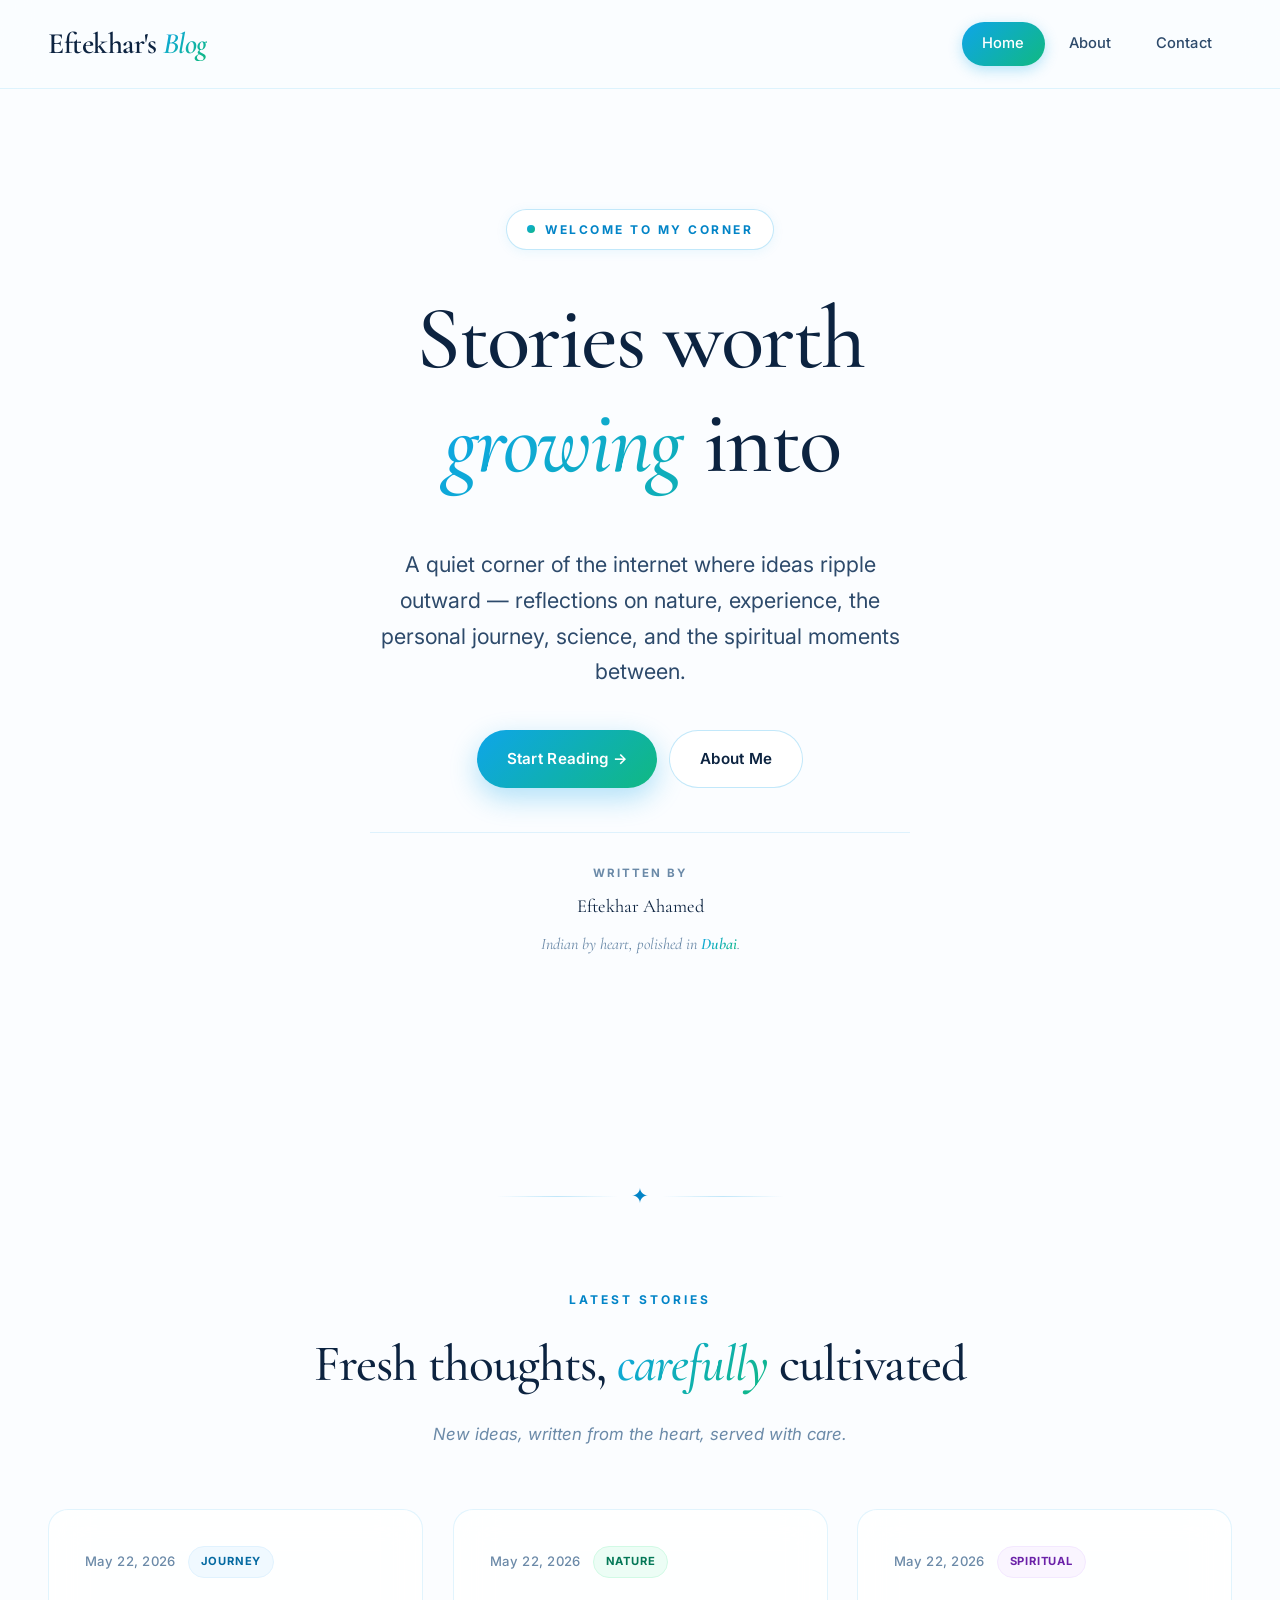
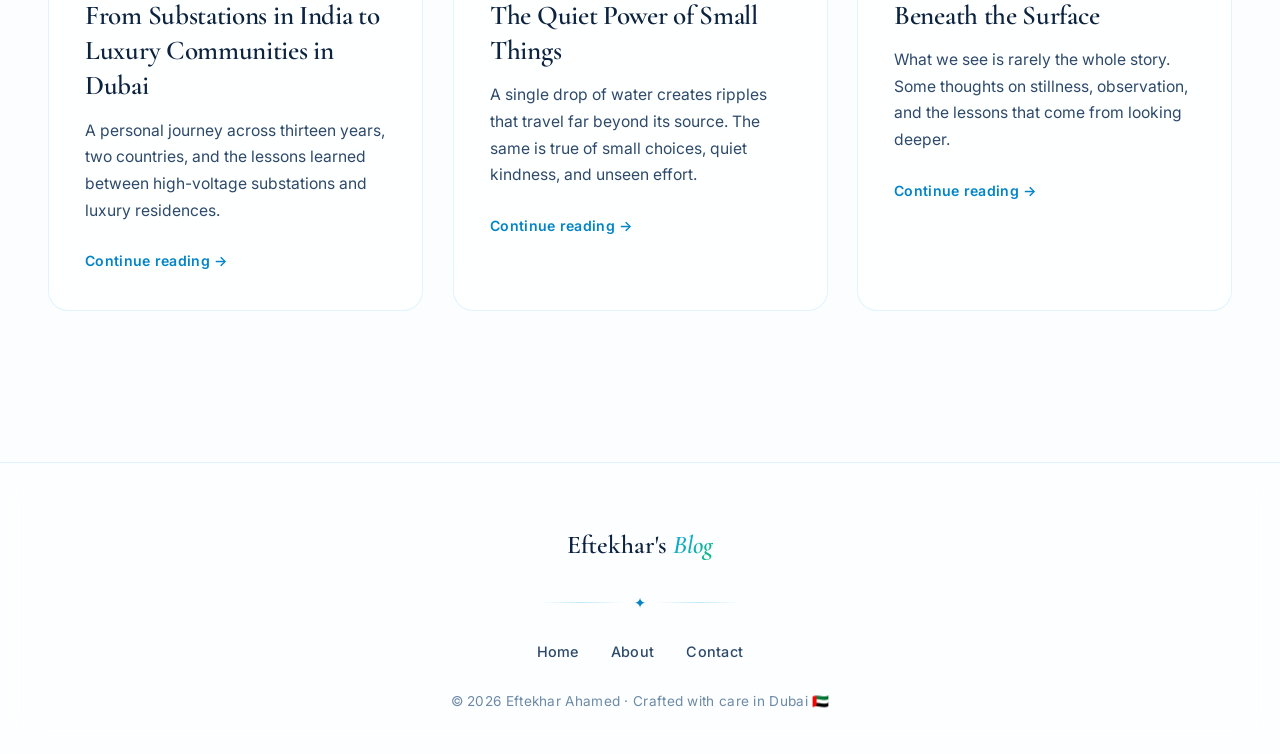
==== commit a85bcd5c: "Add 'Indian by heart, polished in Dubai' tagline" ====
--- a/index.html
+++ b/index.html
@@ -41,7 +41,8 @@
 
                 <div class="hero-meta">
                     <span class="meta-label">Written by</span>
-                    <span class="meta-author">Eftekhar Ahamed · <em>Dubai, UAE</em></span>
+                    <span class="meta-author">Eftekhar Ahamed</span>
+                    <span class="meta-tagline">Indian by heart, polished in <em>Dubai</em>.</span>
                 </div>
             </div>
         </section>
--- a/css/style.css
+++ b/css/style.css
@@ -370,6 +370,23 @@
     color: var(--accent);
 }
 
+.hero-meta .meta-tagline {
+    font-family: var(--font-serif);
+    font-size: 1rem;
+    color: var(--text-muted);
+    font-style: italic;
+    margin-top: 2px;
+}
+
+.hero-meta .meta-tagline em {
+    background: var(--gradient);
+    -webkit-background-clip: text;
+    background-clip: text;
+    -webkit-text-fill-color: transparent;
+    font-style: italic;
+    font-weight: 600;
+}
+
 @keyframes fadeUp {
     from { opacity: 0; transform: translateY(24px); }
     to { opacity: 1; transform: translateY(0); }
@@ -968,6 +985,15 @@
     font-style: italic;
 }
 
+.page-hero p em {
+    background: var(--gradient);
+    -webkit-background-clip: text;
+    background-clip: text;
+    -webkit-text-fill-color: transparent;
+    font-style: italic;
+    font-weight: 600;
+}
+
 /* ==========================================
    POST PAGE
    ========================================== */
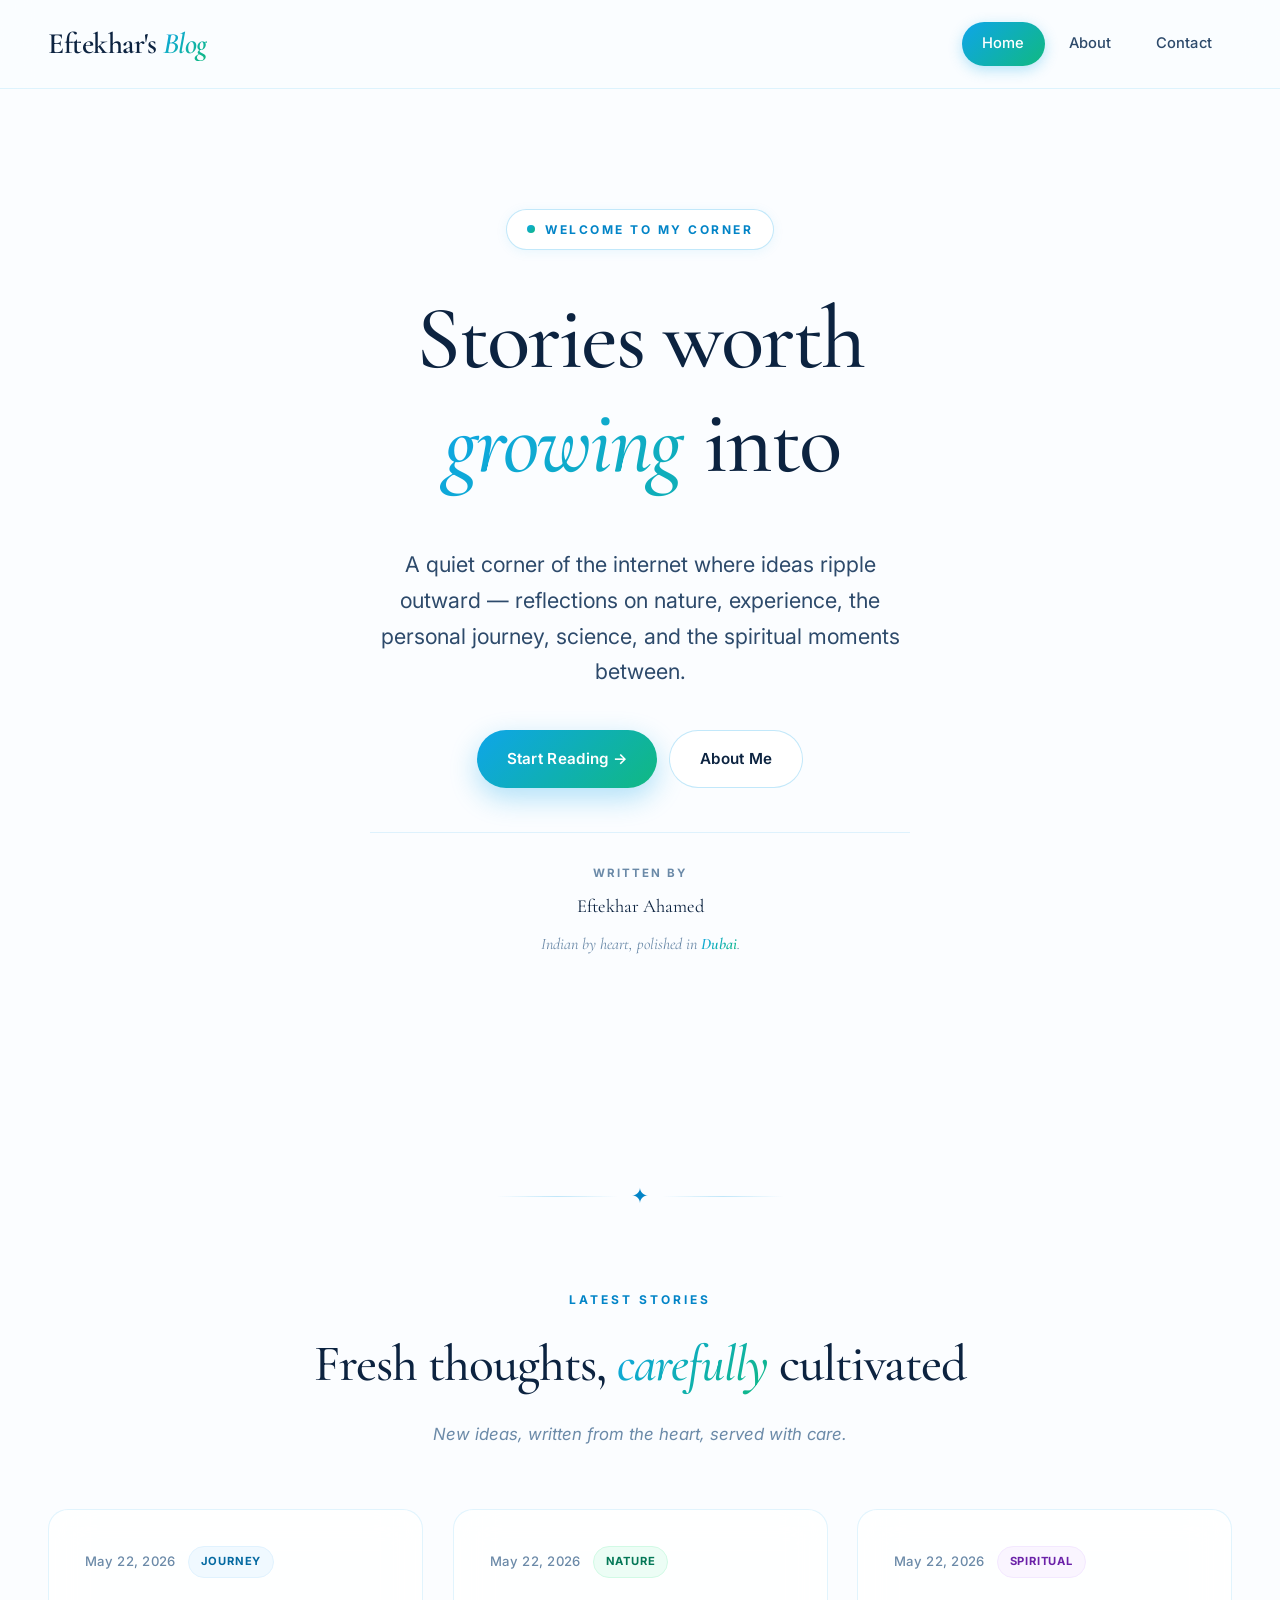
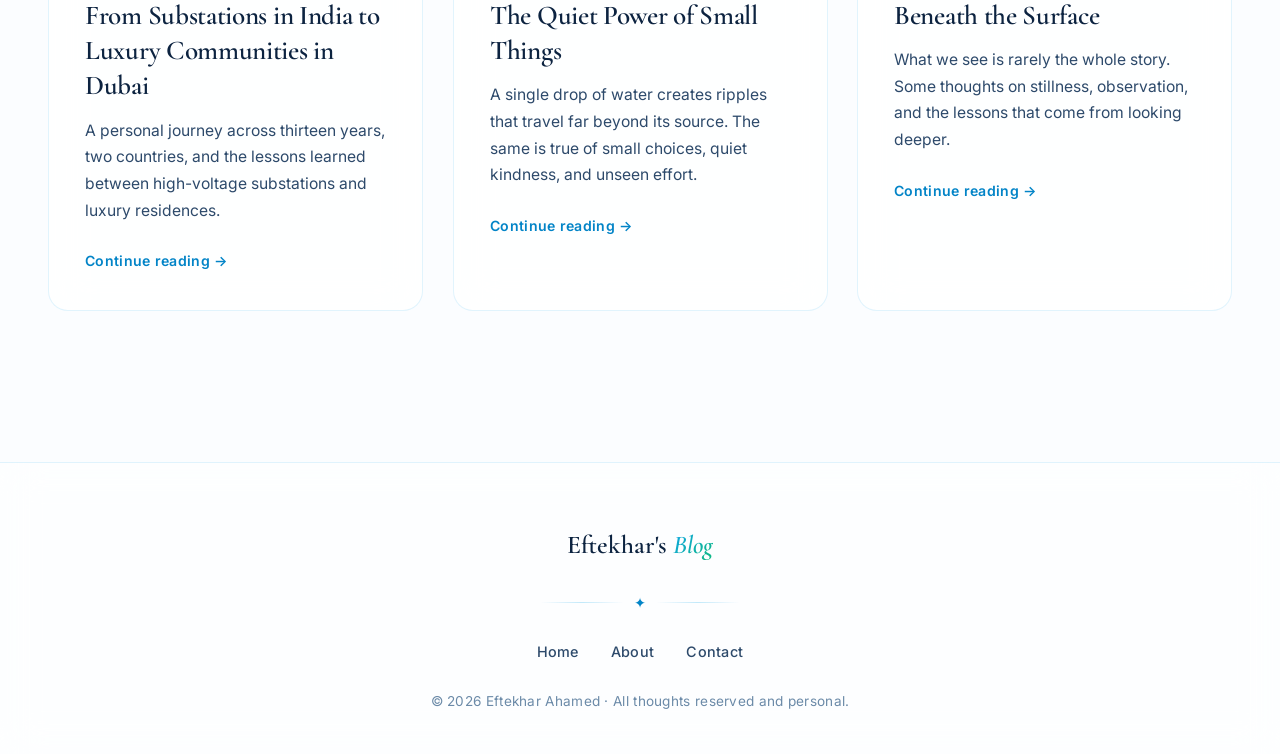
==== commit c09f8c6d: "Replace footer: 'All thoughts reserved and personal'" ====
--- a/index.html
+++ b/index.html
@@ -99,7 +99,7 @@
                 <a href="about.html">About</a>
                 <a href="contact.html">Contact</a>
             </div>
-            <p>&copy; 2026 Eftekhar Ahamed · Crafted with care in Dubai 🇦🇪</p>
+            <p>&copy; 2026 Eftekhar Ahamed · All thoughts reserved and personal.</p>
         </div>
     </footer>
 
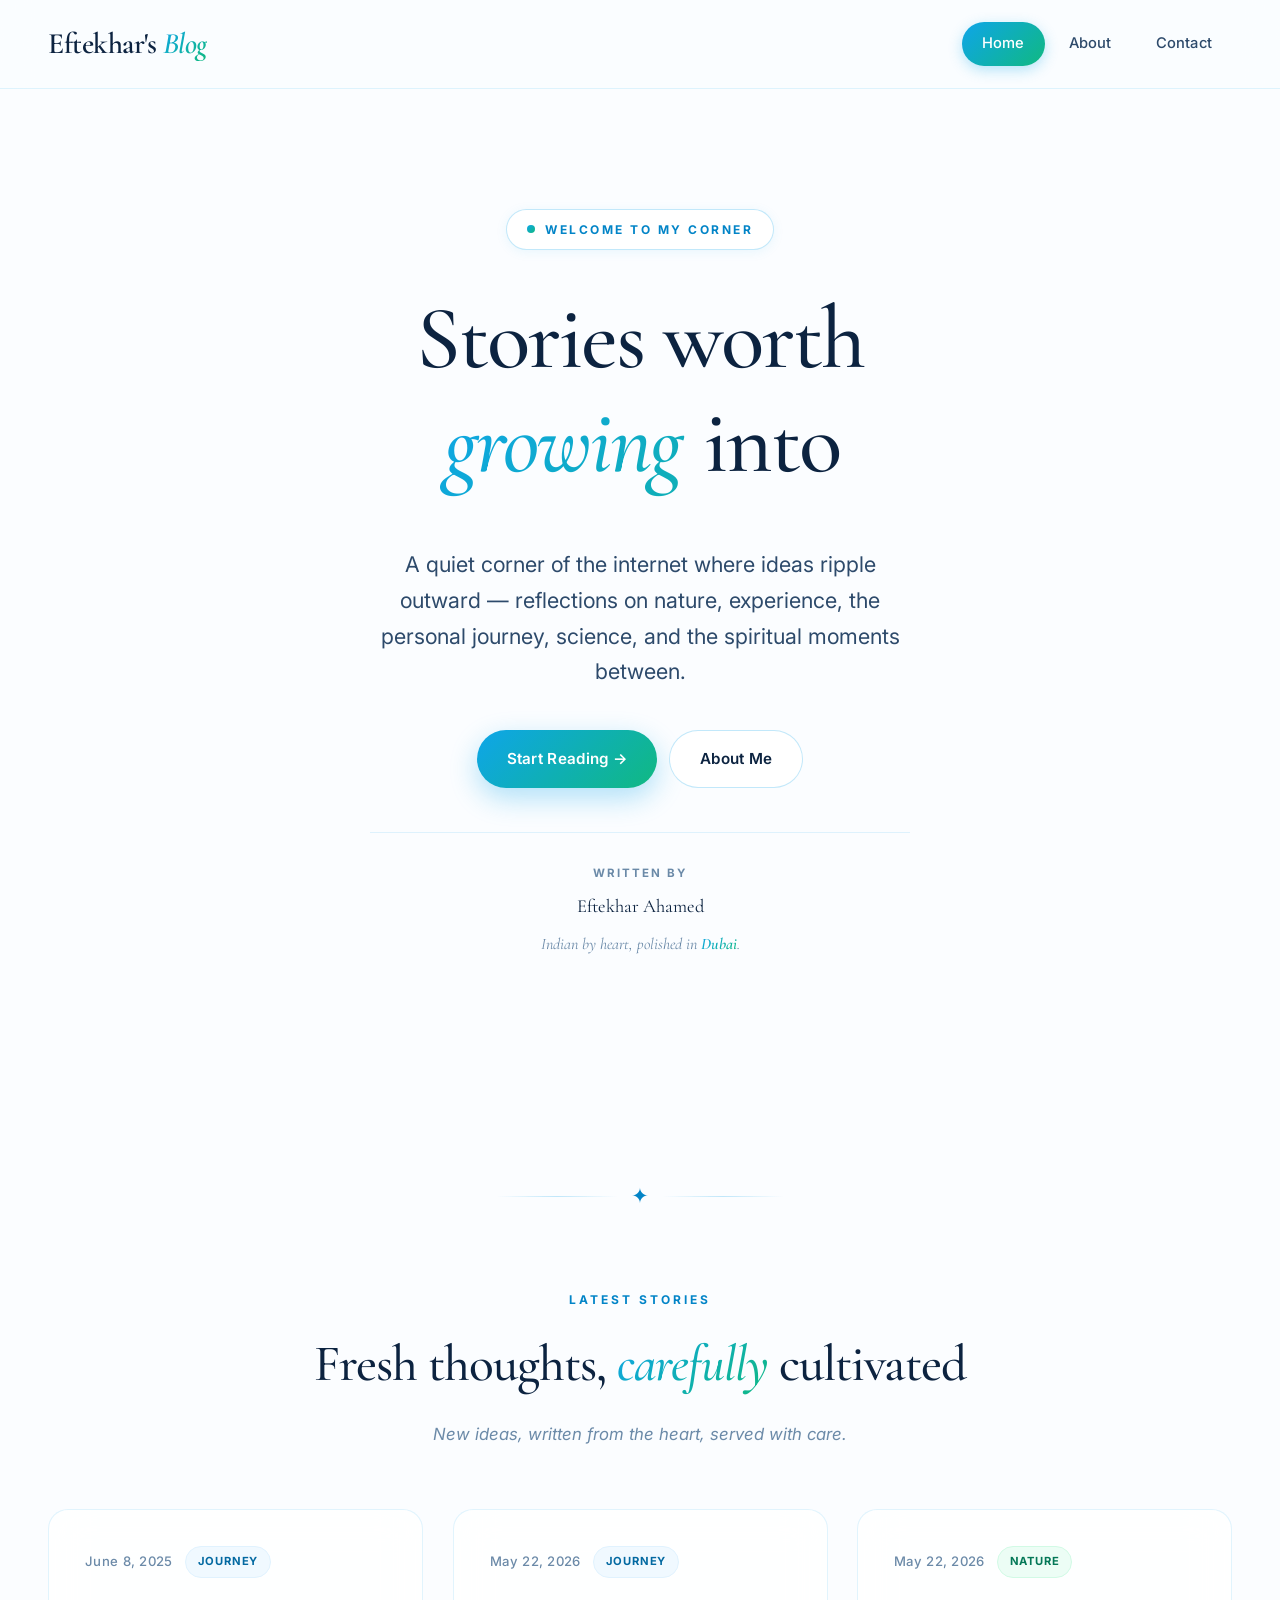
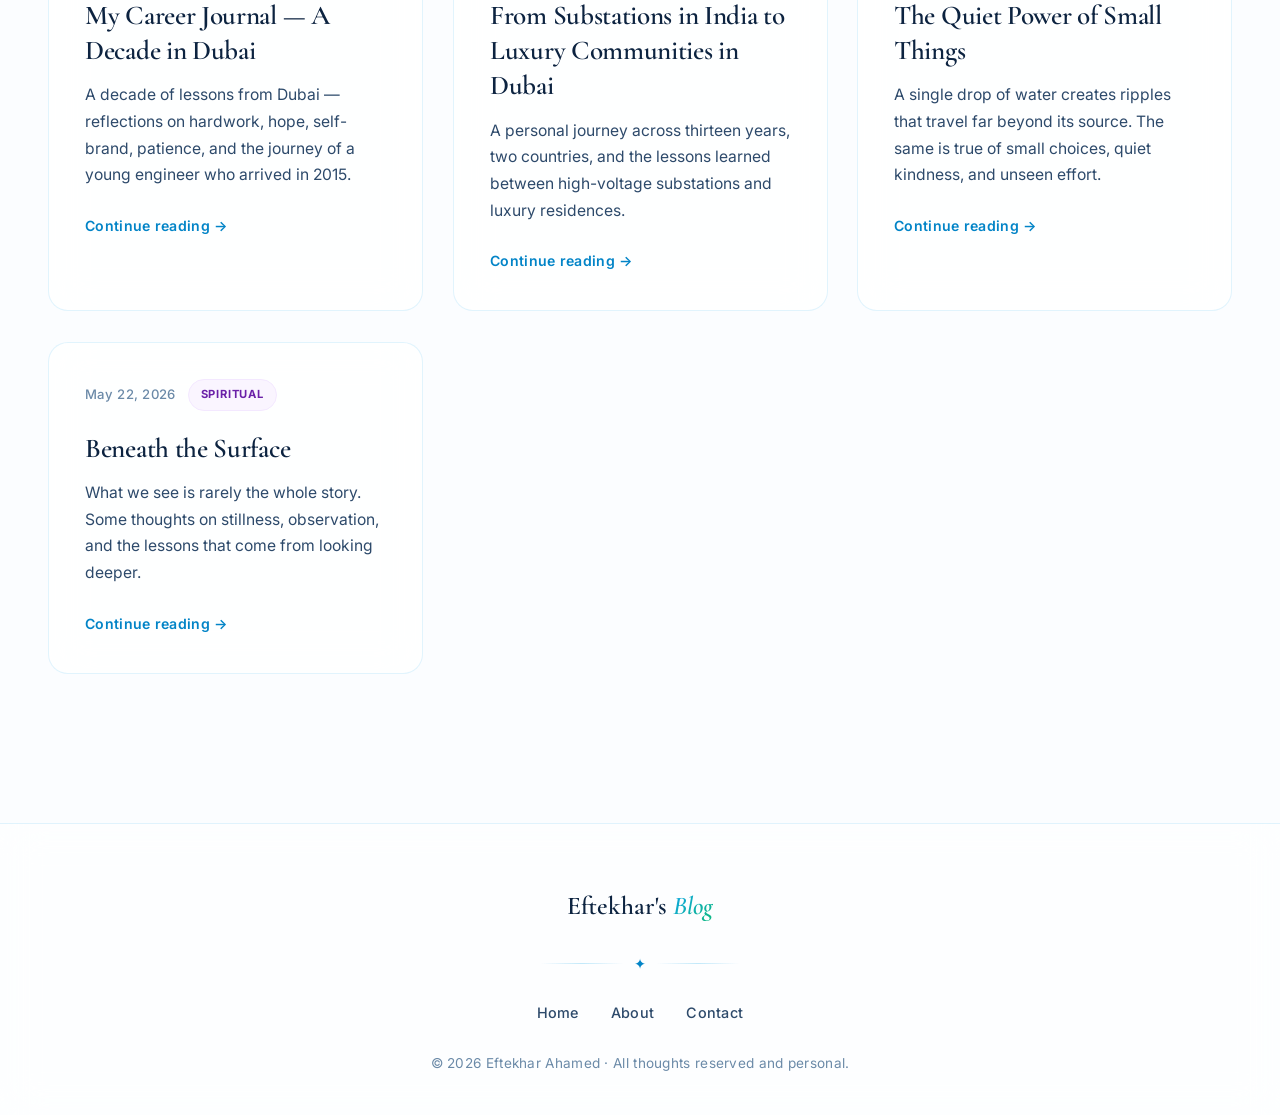
==== commit a2799cc3: "Add 'My Career Journal: A Decade in Dubai' - original post" ====
--- a/index.html
+++ b/index.html
@@ -59,6 +59,16 @@
             <div class="posts-grid">
                 <article class="post-card reveal reveal-delay-1">
                     <div class="post-meta-top">
+                        <span class="post-date">June 8, 2025</span>
+                        <span class="post-tag tag-journey">Journey</span>
+                    </div>
+                    <h3><a href="posts/my-career-journal-decade-in-dubai.html">My Career Journal — A Decade in Dubai</a></h3>
+                    <p>A decade of lessons from Dubai — reflections on hardwork, hope, self-brand, patience, and the journey of a young engineer who arrived in 2015.</p>
+                    <a href="posts/my-career-journal-decade-in-dubai.html" class="read-more">Continue reading →</a>
+                </article>
+
+                <article class="post-card reveal reveal-delay-2">
+                    <div class="post-meta-top">
                         <span class="post-date">May 22, 2026</span>
                         <span class="post-tag tag-journey">Journey</span>
                     </div>
@@ -67,7 +77,7 @@
                     <a href="posts/substations-to-luxury.html" class="read-more">Continue reading →</a>
                 </article>
 
-                <article class="post-card reveal reveal-delay-2">
+                <article class="post-card reveal reveal-delay-3">
                     <div class="post-meta-top">
                         <span class="post-date">May 22, 2026</span>
                         <span class="post-tag tag-nature">Nature</span>
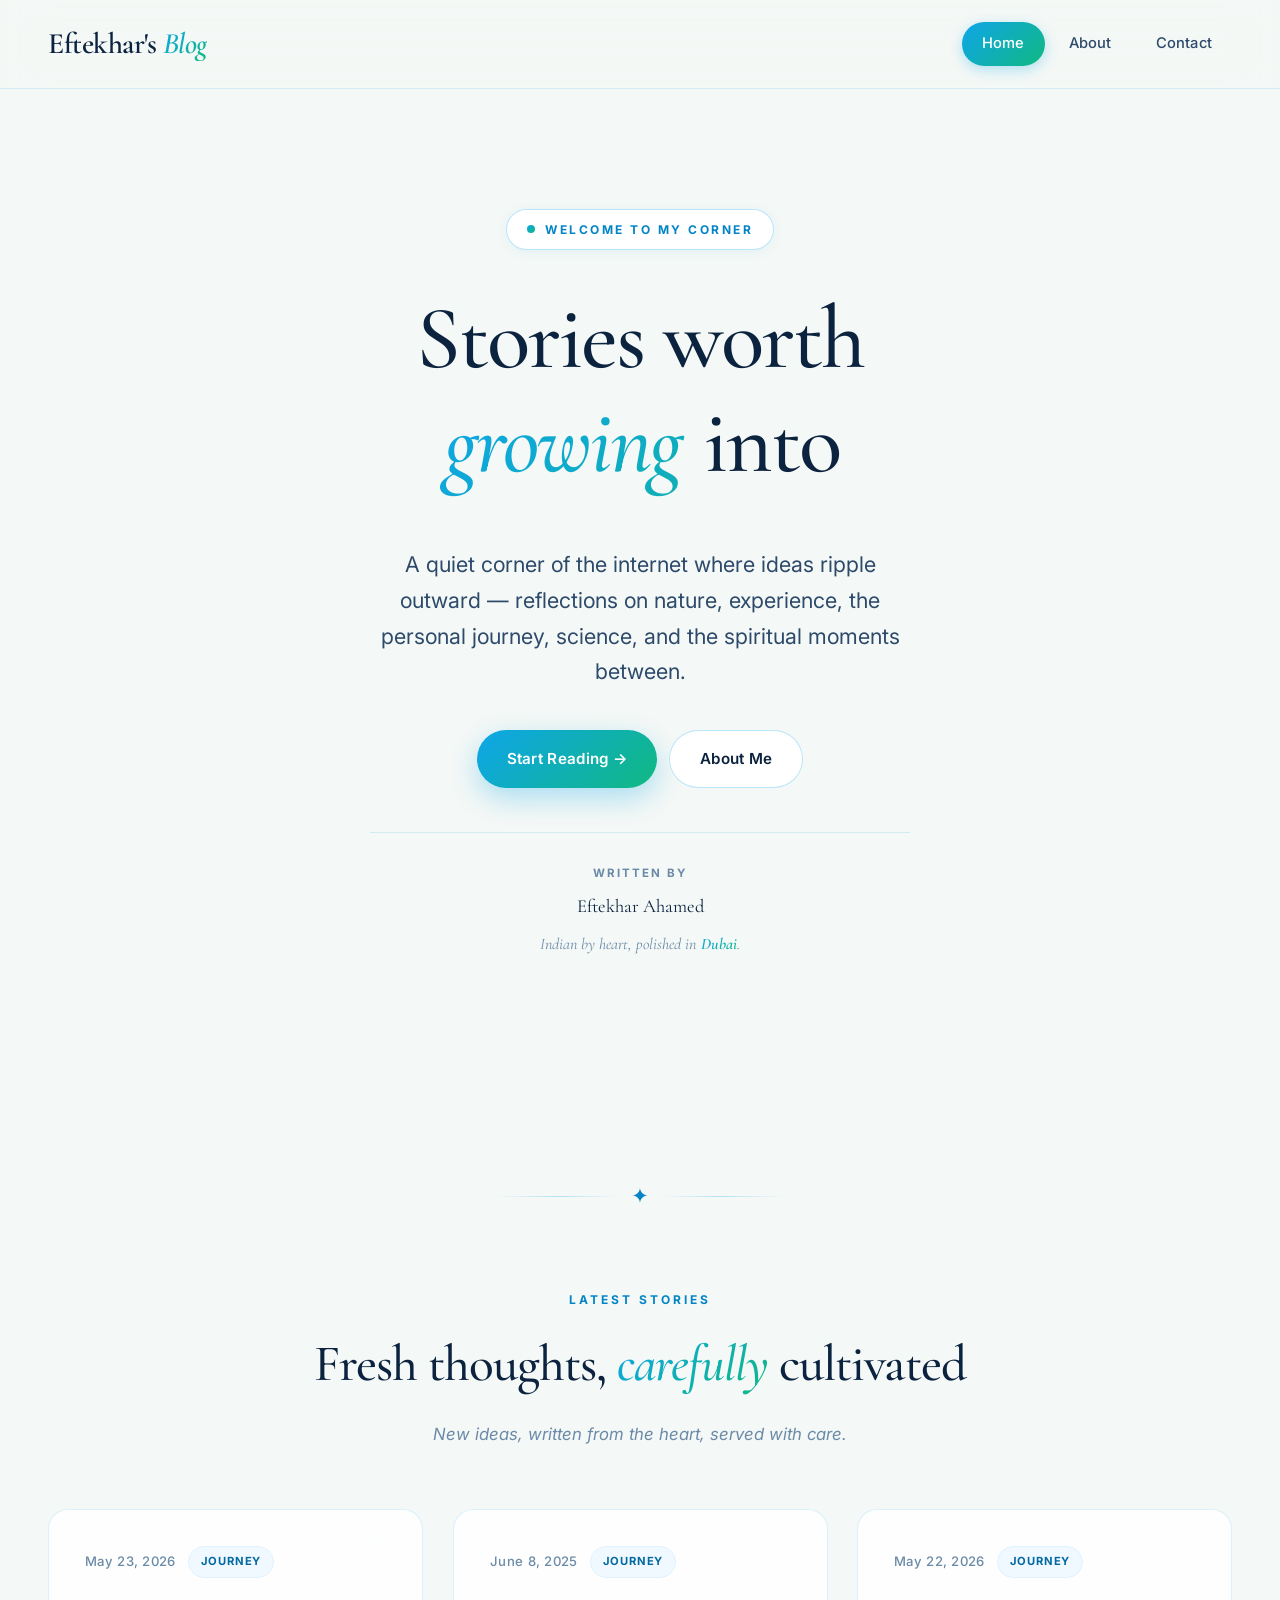
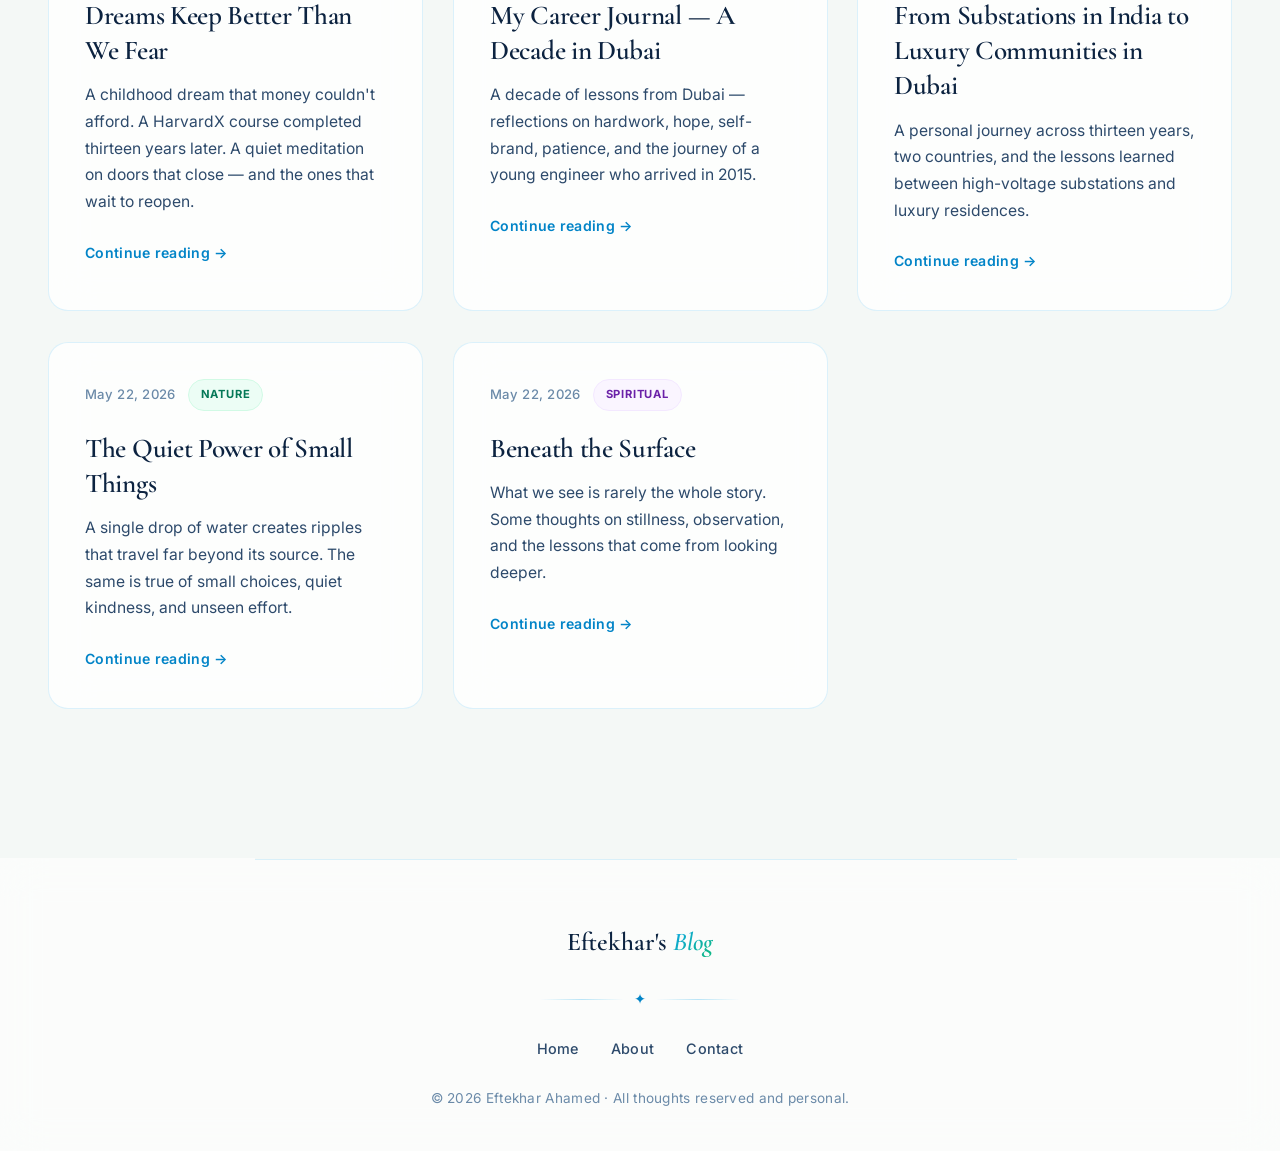
==== commit 9d0e1ae4: "Publish 'Dreams Keep Better Than We Fear' — Kushinagar to HarvardX" ====
--- a/index.html
+++ b/index.html
@@ -59,6 +59,16 @@
             <div class="posts-grid">
                 <article class="post-card reveal reveal-delay-1">
                     <div class="post-meta-top">
+                        <span class="post-date">May 23, 2026</span>
+                        <span class="post-tag tag-journey">Journey</span>
+                    </div>
+                    <h3><a href="posts/dreams-keep-better-than-we-fear.html">Dreams Keep Better Than We Fear</a></h3>
+                    <p>A childhood dream that money couldn't afford. A HarvardX course completed thirteen years later. A quiet meditation on doors that close — and the ones that wait to reopen.</p>
+                    <a href="posts/dreams-keep-better-than-we-fear.html" class="read-more">Continue reading →</a>
+                </article>
+
+                <article class="post-card reveal reveal-delay-2">
+                    <div class="post-meta-top">
                         <span class="post-date">June 8, 2025</span>
                         <span class="post-tag tag-journey">Journey</span>
                     </div>
--- a/css/style.css
+++ b/css/style.css
@@ -12,11 +12,15 @@
 :root {
     color-scheme: light only;
 
-    --bg: #fbfdff;
-    --bg-soft: #f0f9ff;
-    --surface: rgba(255, 255, 255, 0.75);
-    --border: rgba(14, 165, 233, 0.12);
-    --border-strong: rgba(14, 165, 233, 0.25);
+    /* Eye-friendly off-white: slight mint-cyan tint, ~94% luminance.
+       Pure #FFFFFF causes pupil constriction & eye strain over long reads.
+       This subtle green-blue tint reduces glare ~20% and invites the brain
+       into a calmer "biophilia" mode without looking colored. */
+    --bg: #f4f8f6;
+    --bg-soft: #ecf3f0;
+    --surface: rgba(255, 255, 255, 0.82);
+    --border: rgba(14, 165, 233, 0.14);
+    --border-strong: rgba(14, 165, 233, 0.28);
     --text: #0c2340;
     --text-soft: #2d4a6b;
     --text-muted: #6b8aa8;
@@ -156,7 +160,7 @@
     z-index: 100;
     backdrop-filter: blur(24px) saturate(180%);
     -webkit-backdrop-filter: blur(24px) saturate(180%);
-    background: rgba(251, 253, 255, 0.8);
+    background: rgba(244, 248, 246, 0.82);
     border-bottom: 1px solid var(--border);
     padding: 22px 0;
 }
@@ -383,8 +387,12 @@
     -webkit-background-clip: text;
     background-clip: text;
     -webkit-text-fill-color: transparent;
+    color: var(--accent); /* fallback */
     font-style: italic;
     font-weight: 600;
+    display: inline-block;
+    line-height: 1.35;
+    padding: 0.08em 0.02em;
 }
 
 @keyframes fadeUp {
@@ -990,8 +998,12 @@
     -webkit-background-clip: text;
     background-clip: text;
     -webkit-text-fill-color: transparent;
+    color: var(--accent); /* fallback for unsupported browsers */
     font-style: italic;
     font-weight: 600;
+    display: inline-block;
+    line-height: 1.35;
+    padding: 0.08em 0.02em;
 }
 
 /* ==========================================
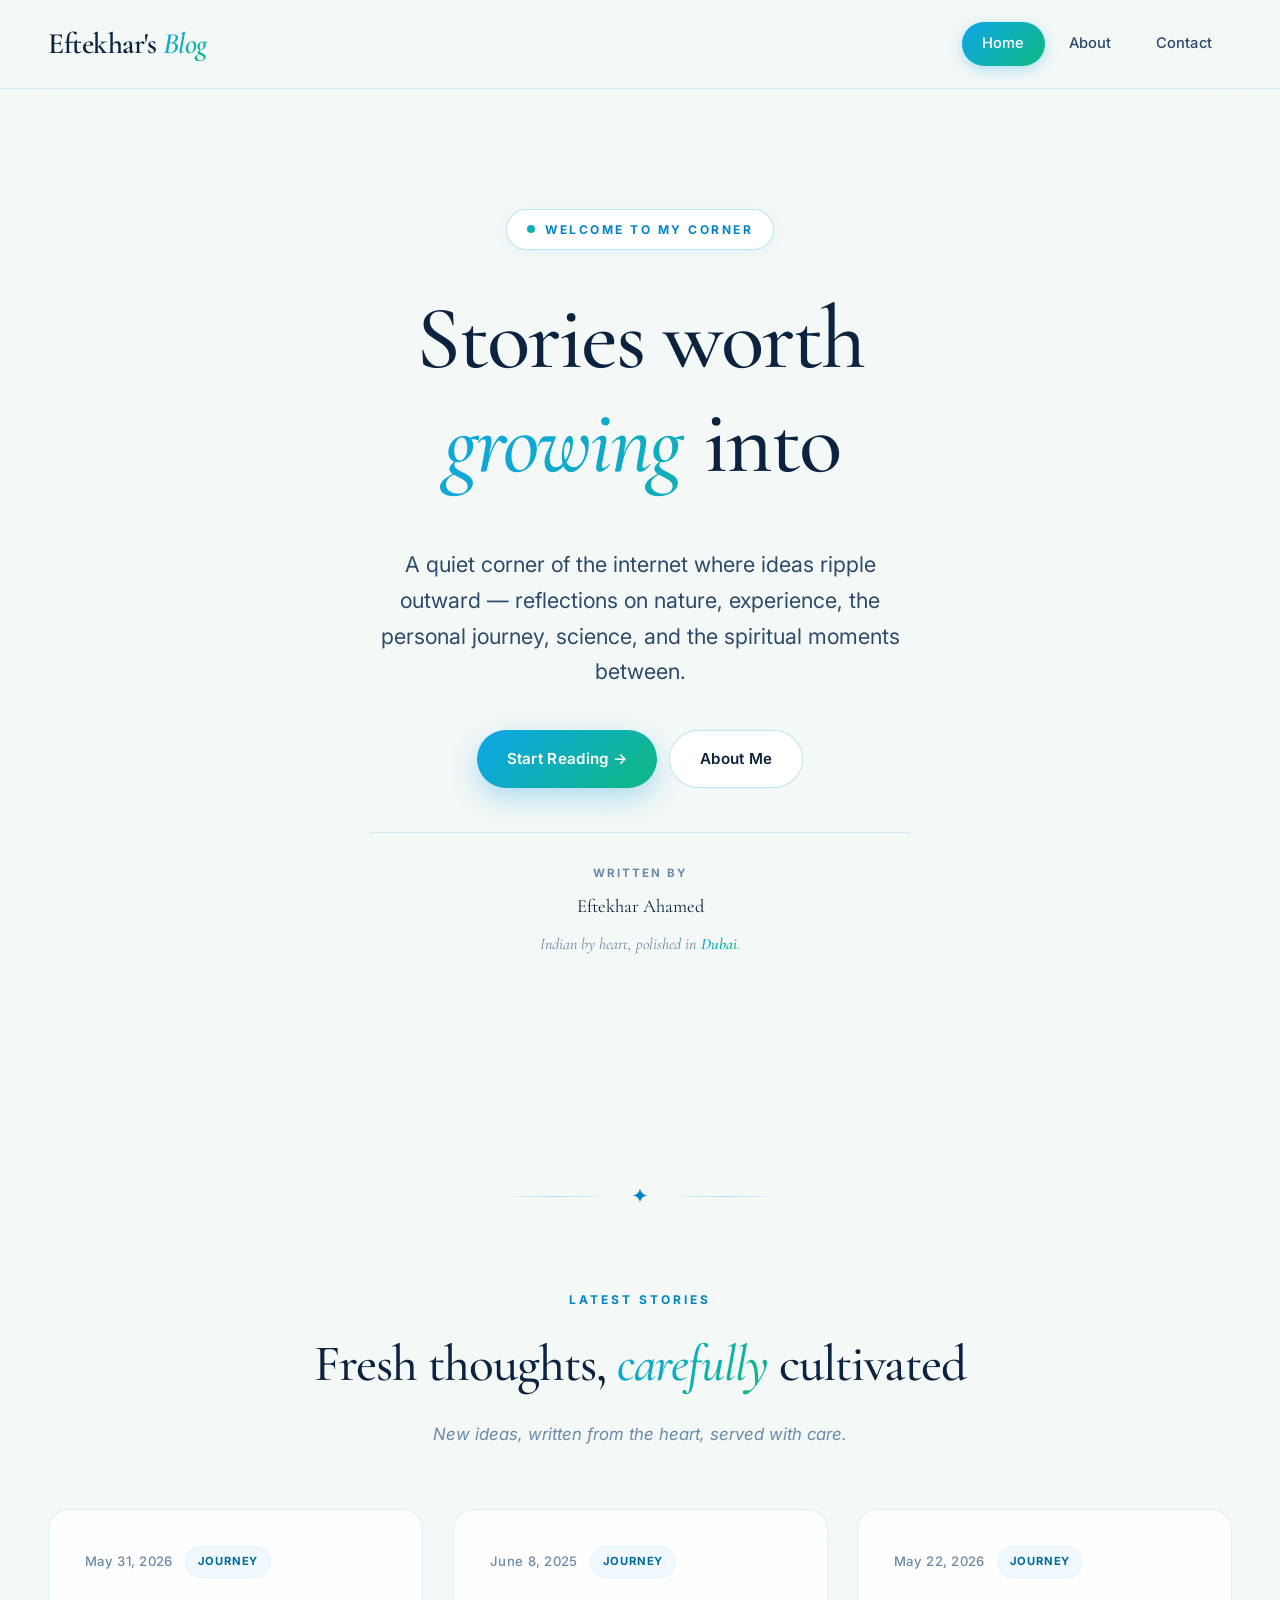
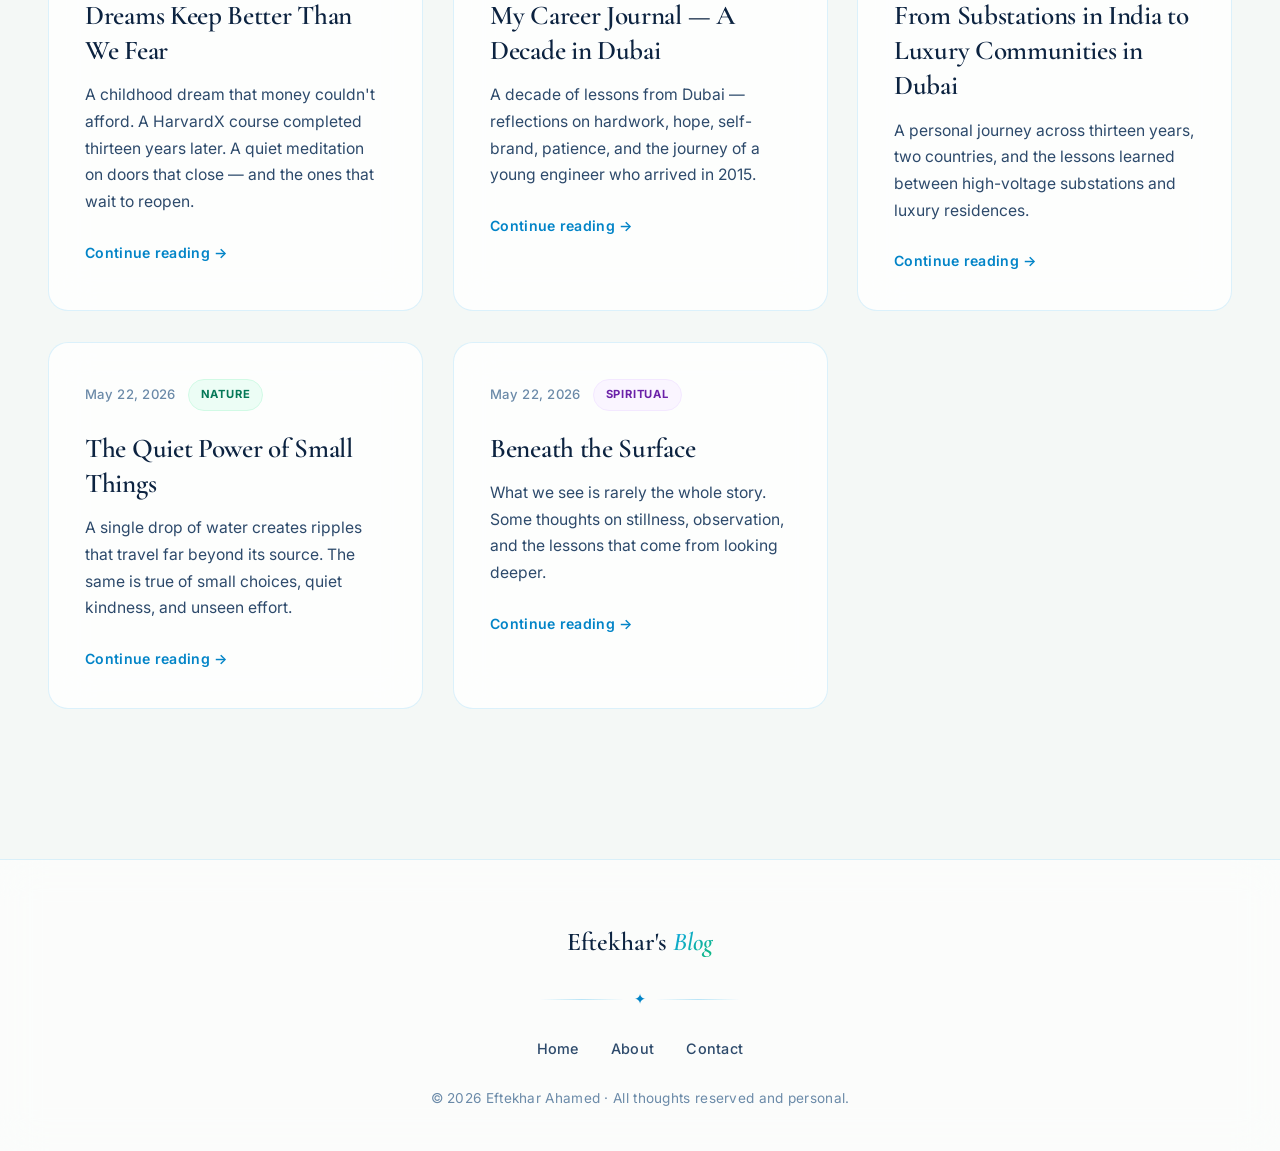
==== commit 98c6463d: "Update post date to May 31, 2026" ====
--- a/index.html
+++ b/index.html
@@ -59,7 +59,7 @@
             <div class="posts-grid">
                 <article class="post-card reveal reveal-delay-1">
                     <div class="post-meta-top">
-                        <span class="post-date">May 23, 2026</span>
+                        <span class="post-date">May 31, 2026</span>
                         <span class="post-tag tag-journey">Journey</span>
                     </div>
                     <h3><a href="posts/dreams-keep-better-than-we-fear.html">Dreams Keep Better Than We Fear</a></h3>
